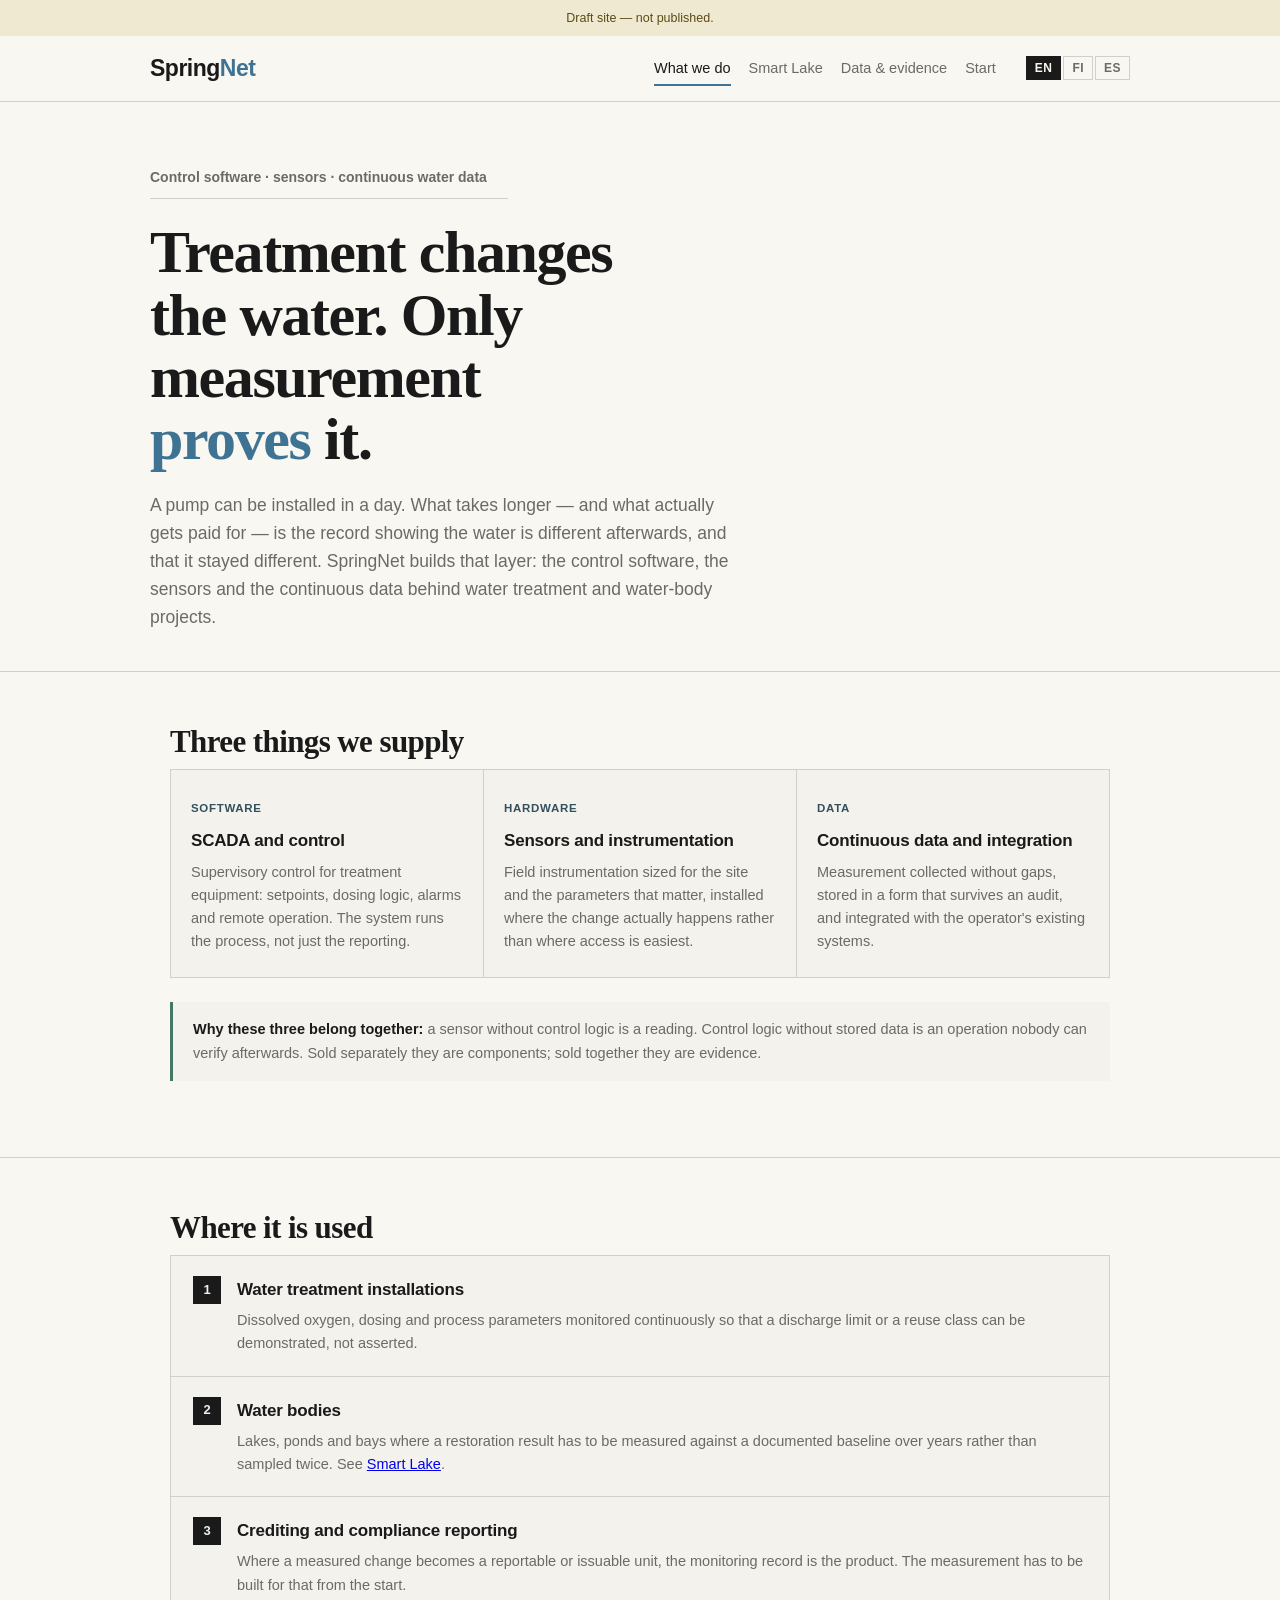
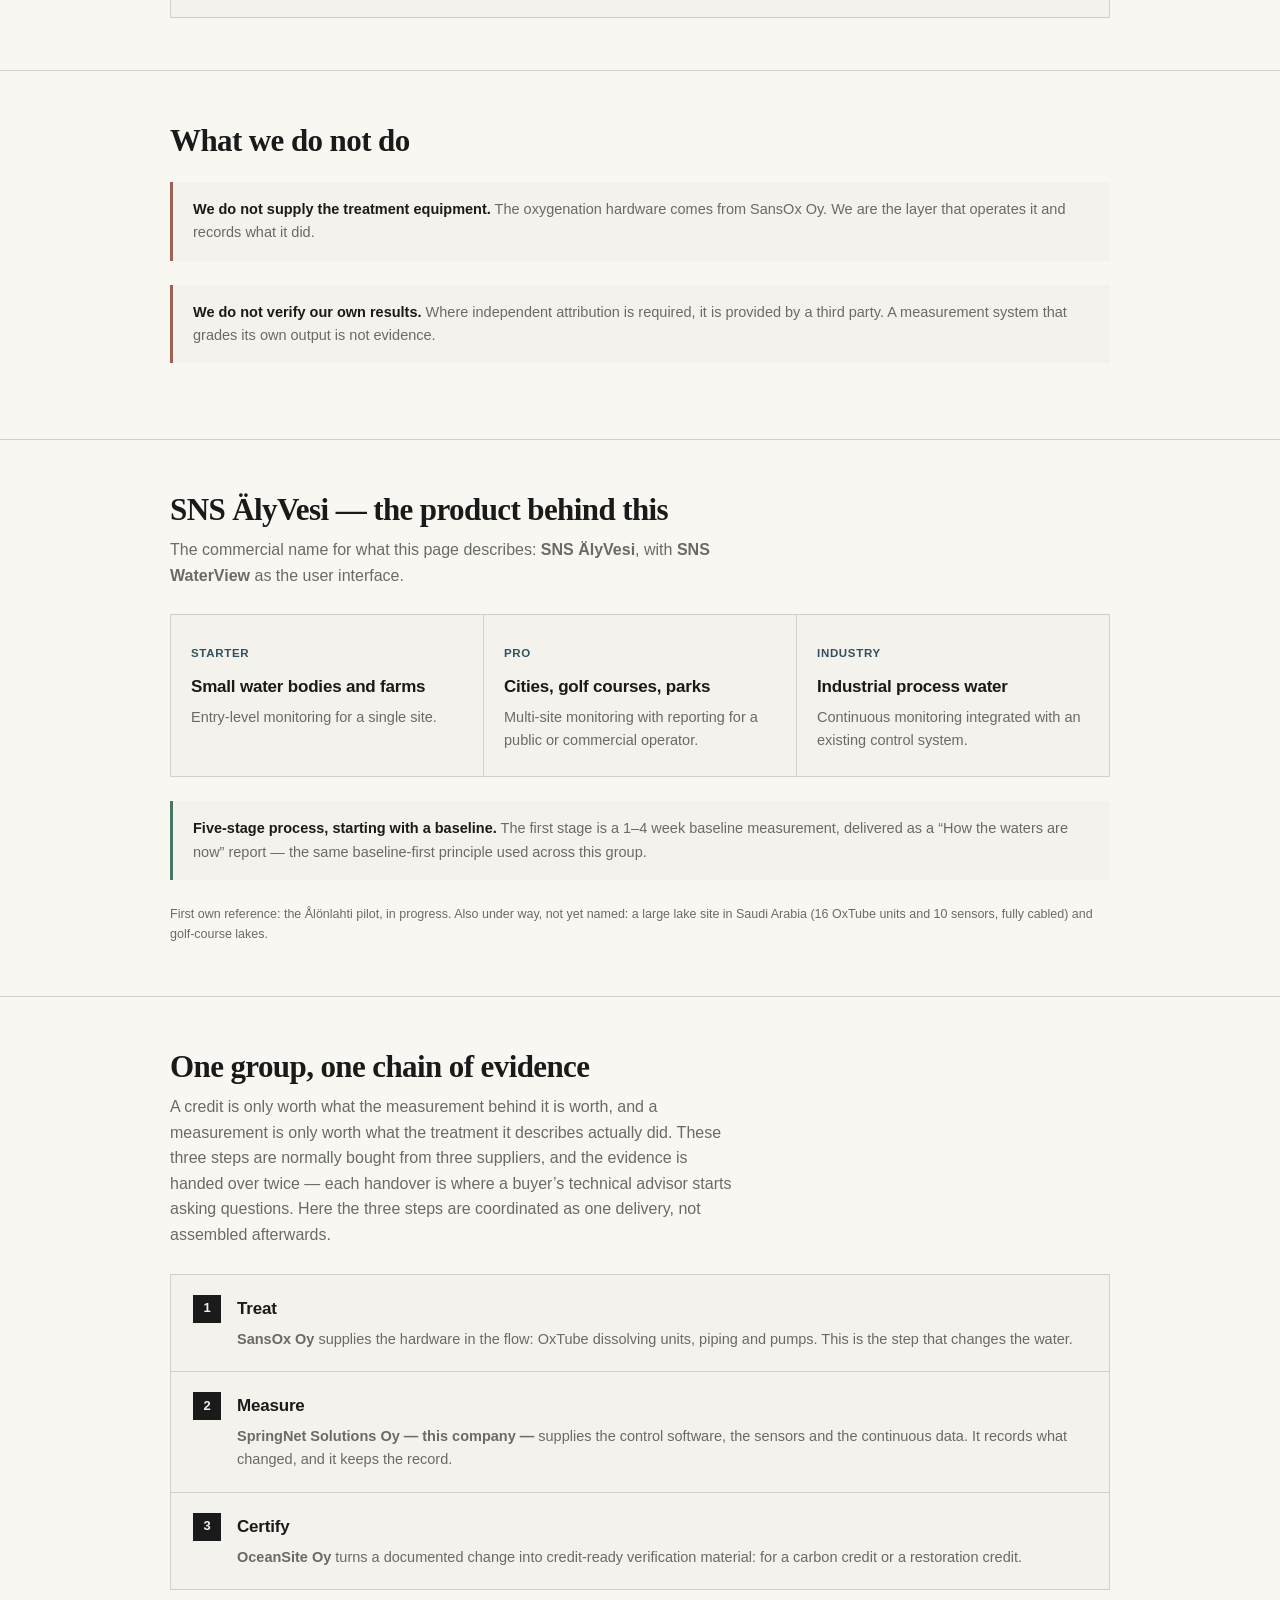
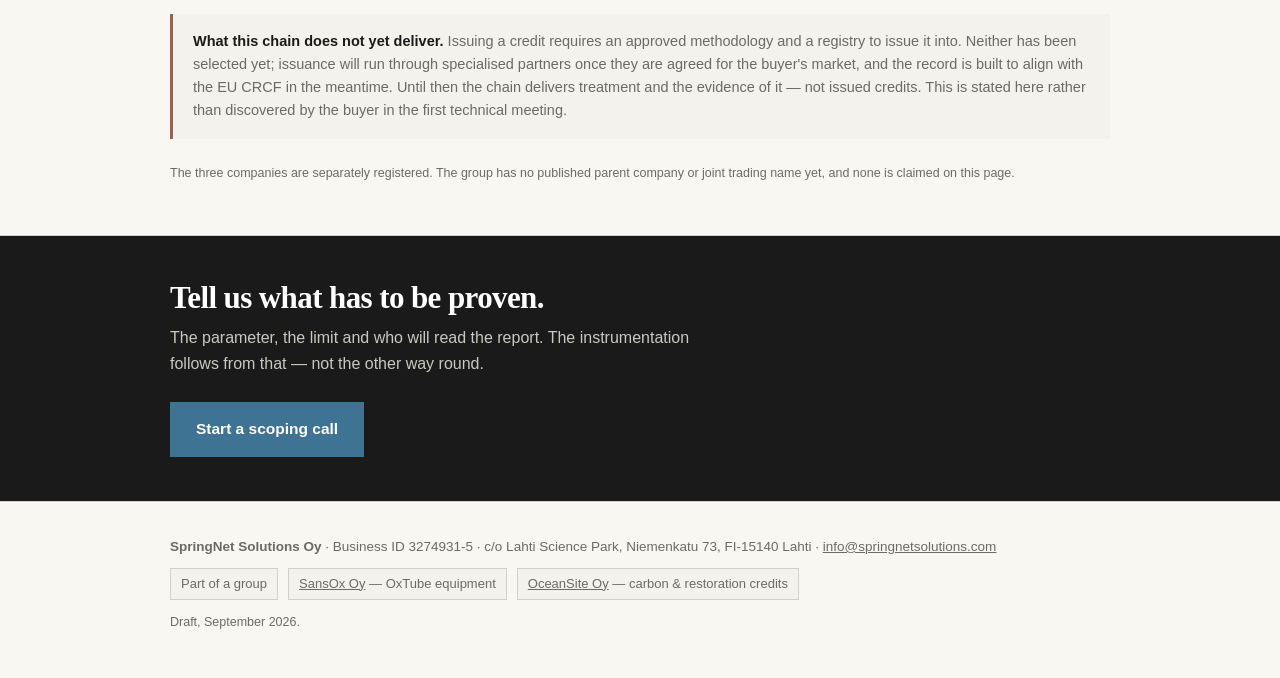
==== index.html @ 8b3936ef "Audit follow-up: sensor frame terminology EN/ES, reference-installations heading fix + Karelia refer" ====
<!doctype html>
<html lang="en">
<head>
<meta charset="utf-8">
<meta name="viewport" content="width=device-width,initial-scale=1">
<meta name="robots" content="noindex,nofollow">
<title>SpringNet Solutions — control software, sensors and water data</title>
<meta name="description" content="SCADA software, sensors and continuous data for water treatment and water-body monitoring.">
<link rel="stylesheet" href="assets/css/site.css">
</head>
<body>
<a class="skip" href="#main">Skip to content</a>
<p class="draft">Draft site — not published.</p>
<header>
  <div class="wrap bar">
    <a class="logo" href="index.html">Spring<b>Net</b></a>
    <nav>
      <a href="index.html" aria-current="page">What we do</a>
      <a href="smart-lake.html">Smart Lake</a>
      <a href="evidence.html">Data &amp; evidence</a>
      <a href="contact.html">Start</a>
    </nav>
      <div class="lang"><a href="index.html" hreflang="en" aria-current="true">EN</a><a href="fi/index.html" hreflang="fi">FI</a><a href="es/index.html" hreflang="es">ES</a></div>
  </div>
</header>
<main id="main">
<div class="wrap hero">
  <p class="kicker">Control software &middot; sensors &middot; continuous water data</p>
  <h1>Treatment changes the water. Only measurement <em>proves</em> it.</h1>
  <p class="lede">A pump can be installed in a day. What takes longer — and what actually gets paid for — is the record showing the water is different afterwards, and that it stayed different. SpringNet builds that layer: the control software, the sensors and the continuous data behind water treatment and water-body projects.</p>
</div>

<section>
  <div class="wrap">
    <h2>Three things we supply</h2>
    <div class="grid">
      <div class="card"><span class="tag">Software</span><h3>SCADA and control</h3>
        <p>Supervisory control for treatment equipment: setpoints, dosing logic, alarms and remote operation. The system runs the process, not just the reporting.</p></div>
      <div class="card"><span class="tag">Hardware</span><h3>Sensors and instrumentation</h3>
        <p>Field instrumentation sized for the site and the parameters that matter, installed where the change actually happens rather than where access is easiest.</p></div>
      <div class="card"><span class="tag">Data</span><h3>Continuous data and integration</h3>
        <p>Measurement collected without gaps, stored in a form that survives an audit, and integrated with the operator's existing systems.</p></div>
    </div>
    <div class="note ok"><b>Why these three belong together:</b> a sensor without control logic is a
    reading. Control logic without stored data is an operation nobody can verify afterwards. Sold
    separately they are components; sold together they are evidence.</div>
  </div>
</section>

<section>
  <div class="wrap">
    <h2>Where it is used</h2>
    <div class="steps">
      <div class="step"><div><h3>Water treatment installations</h3><p>Dissolved oxygen, dosing and process parameters monitored continuously so that a discharge limit or a reuse class can be demonstrated, not asserted.</p></div></div>
      <div class="step"><div><h3>Water bodies</h3><p>Lakes, ponds and bays where a restoration result has to be measured against a documented baseline over years rather than sampled twice. See <a href="smart-lake.html">Smart Lake</a>.</p></div></div>
      <div class="step"><div><h3>Crediting and compliance reporting</h3><p>Where a measured change becomes a reportable or issuable unit, the monitoring record is the product. The measurement has to be built for that from the start.</p></div></div>
    </div>
  </div>
</section>

<section>
  <div class="wrap">
    <h2>What we do not do</h2>
    <div class="note"><b>We do not supply the treatment equipment.</b> The oxygenation hardware comes
    from SansOx Oy. We are the layer that operates it and records what it did.</div>
    <div class="note"><b>We do not verify our own results.</b> Where independent attribution is
    required, it is provided by a third party. A measurement system that grades its own output is not
    evidence.</div>
  </div>
</section>

<section>
  <div class="wrap">
    <h2>SNS &Auml;lyVesi &mdash; the product behind this</h2>
    <p class="lead">The commercial name for what this page describes: <b>SNS &Auml;lyVesi</b>, with <b>SNS WaterView</b> as the user interface.</p>
    <div class="grid">
      <div class="card"><span class="tag">Starter</span><h3>Small water bodies and farms</h3><p>Entry-level monitoring for a single site.</p></div>
      <div class="card"><span class="tag">Pro</span><h3>Cities, golf courses, parks</h3><p>Multi-site monitoring with reporting for a public or commercial operator.</p></div>
      <div class="card"><span class="tag">Industry</span><h3>Industrial process water</h3><p>Continuous monitoring integrated with an existing control system.</p></div>
    </div>
    <div class="note ok"><b>Five-stage process, starting with a baseline.</b> The first stage is a
    1&ndash;4 week baseline measurement, delivered as a &ldquo;How the waters are now&rdquo;
    report &mdash; the same baseline-first principle used across this group.</div>
    <p class="src">First own reference: the &Aring;l&ouml;nlahti pilot, in progress. Also under way,
    not yet named: a large lake site in Saudi Arabia (16 OxTube units and 10 sensors, fully
    cabled) and golf-course lakes.</p>
  </div>
</section>

<!-- ============ GROUP CHAIN ============ -->
<section id="chain-of-evidence">
  <div class="wrap">
    <h2>One group, one chain of evidence</h2>
    <p class="lead">A credit is only worth what the measurement behind it is worth, and a
    measurement is only worth what the treatment it describes actually did. These three steps
    are normally bought from three suppliers, and the evidence is handed over twice &mdash; each
    handover is where a buyer&rsquo;s technical advisor starts asking questions. Here the three
    steps are coordinated as one delivery, not assembled afterwards.</p>
    <div class="steps">
      <div class="step"><div><h3>Treat</h3><p><b>SansOx Oy</b> supplies the hardware in the flow: OxTube dissolving units, piping and pumps. This is the step that changes the water.</p></div></div>
      <div class="step"><div><h3>Measure</h3><p><b>SpringNet Solutions Oy &mdash; this company &mdash;</b> supplies the control software, the sensors and the continuous data. It records what changed, and it keeps the record.</p></div></div>
      <div class="step"><div><h3>Certify</h3><p><b>OceanSite Oy</b> turns a documented change into credit-ready verification material: for a carbon credit or a restoration credit.</p></div></div>
    </div>
    <div class="note"><b>What this chain does not yet deliver.</b> Issuing a credit requires an
    approved methodology and a registry to issue it into. Neither has been selected yet;
    issuance will run through specialised partners once they are agreed for the buyer's market, and
    the record is built to align with the EU CRCF in the meantime. Until then the chain
    delivers treatment and the evidence of it &mdash; not issued credits. This is stated here rather
    than discovered by the buyer in the first technical meeting.</div>
    <p class="src">The three companies are separately registered. The group has no published
    parent company or joint trading name yet, and none is claimed on this page.</p>
  </div>
</section>

<section class="cta">
  <div class="wrap"><h2>Tell us what has to be proven.</h2><p class="lead">The parameter, the limit and who will read the report. The instrumentation follows from that — not the other way round.</p>
  <a class="btn" href="contact.html">Start a scoping call</a></div>
</section>
</main>
<footer>
  <div class="wrap">
    <p><b>SpringNet Solutions Oy</b> &middot; Business ID 3274931-5 &middot; c/o Lahti Science Park, Niemenkatu 73, FI-15140 Lahti &middot; <a href="mailto:info@springnetsolutions.com">info@springnetsolutions.com</a></p>
    <div class="chain">
      <span>Part of a group</span>
      <span><a href="https://buenosbandidos-pixel.github.io/sansox-demo/">SansOx Oy</a> — OxTube equipment</span>
      <span><a href="https://buenosbandidos-pixel.github.io/oceansite-demo/">OceanSite Oy</a> — carbon &amp; restoration credits</span>
    </div>
    <p class="src">Draft, September 2026.</p>
  </div>
</footer>
</body></html>
---- assets/css/site.css ----
/* SansOx Spain — service chain site
   Design: Nordic Editorial (peritty sansox-site-v3:sta, WCAG AA -validoitu paletti)
   Satoshi = leipä, Zodiak = display. Ei ulkoisia fontteja, ei kirjastoja, ei trackereita. */

@font-face{font-family:'Satoshi';src:url('../fonts/satoshi-400.woff2') format('woff2');font-weight:400;font-display:swap}
@font-face{font-family:'Satoshi';src:url('../fonts/satoshi-500.woff2') format('woff2');font-weight:500;font-display:swap}
@font-face{font-family:'Satoshi';src:url('../fonts/satoshi-700.woff2') format('woff2');font-weight:700;font-display:swap}
@font-face{font-family:'Satoshi';src:url('../fonts/satoshi-900.woff2') format('woff2');font-weight:900;font-display:swap}
@font-face{font-family:'Zodiak';src:url('../fonts/zodiak-800.woff2') format('woff2');font-weight:800;font-display:swap}

:root{
  --bg:#F8F7F2;        /* lämmin paperi */
  --panel:#F3F2EC;
  --line:#D1D1CB;
  --ink:#1A1A1A;
  --dim:#6B6B66;
  --aqua:#3F7393;      /* toiminta ja linkit */
  --aqua-deep:#33505E;
  --rust:#9B6254;      /* vajaa tulos / varaus */
  --moss:#467665;      /* vahvistettu */
  --deep:#1A1A1A;
  --accent:#3F7393;
}
*{box-sizing:border-box;margin:0;padding:0}
img{max-width:100%;height:auto}
html{scroll-behavior:smooth}
body{background:var(--bg);color:var(--ink);
  font:16px/1.6 'Satoshi',-apple-system,BlinkMacSystemFont,"Segoe UI",Helvetica,Arial,sans-serif;
  -webkit-font-smoothing:antialiased}

.skip{position:absolute;left:-9999px;top:0;z-index:100;background:var(--deep);color:#EAF2ED;
  font-weight:800;padding:12px 18px;text-decoration:none}
.skip:focus{left:0}
:focus-visible{outline:2.5px solid var(--moss);outline-offset:2px}

.wrap{max-width:980px;margin:0 auto;padding:0 20px}
.draft{background:#F0E9D2;color:#5C4A16;font-size:12.5px;text-align:center;padding:8px 14px}

/* --- header --- */
header{border-bottom:1px solid var(--line);position:sticky;top:0;background:var(--bg);z-index:20}
.bar{display:flex;align-items:center;gap:22px;padding:14px 0;flex-wrap:wrap}
.logo{font-weight:900;font-size:23px;letter-spacing:-.5px;text-decoration:none;color:var(--ink)}
.logo b{color:var(--accent);font-weight:900}
nav{display:flex;gap:18px;flex-wrap:wrap;margin-left:auto}
nav a{color:var(--dim);text-decoration:none;font-size:14.5px;font-weight:500;padding:6px 0}
nav a:hover,nav a[aria-current="page"]{color:var(--ink);box-shadow:inset 0 -2px var(--accent)}
.lang{display:flex;gap:2px;margin-left:8px}
.lang button{border:1px solid var(--line);background:transparent;color:var(--dim);
  font:600 12.5px 'Satoshi',sans-serif;padding:6px 10px;cursor:pointer;min-height:44px;min-width:44px}
.lang button[aria-pressed="true"]{background:var(--ink);color:var(--bg);border-color:var(--ink)}

/* --- hero --- */
.hero{padding:64px 0 40px}
.kicker{color:var(--dim);font-size:14px;font-weight:600;border-bottom:1px solid var(--line);
  padding-bottom:10px;margin-bottom:22px;max-width:46ch}
h1{font-family:'Zodiak',Georgia,serif;font-size:clamp(34px,7vw,60px);line-height:1.04;
  letter-spacing:-1.4px;font-weight:800;max-width:17ch;text-wrap:balance}
h1 em{font-style:normal;color:var(--accent)}
.lede{color:var(--dim);max-width:60ch;margin-top:20px;font-size:17.5px}

/* --- sections --- */
section{padding:52px 0;border-top:1px solid var(--line)}
h2{font-family:'Zodiak',Georgia,serif;font-size:clamp(23px,4vw,31px);letter-spacing:-.6px;
  font-weight:800;line-height:1.14;margin-bottom:10px}
h3{font-size:17px;font-weight:700;margin-bottom:6px;letter-spacing:-.2px}
.lead{color:var(--dim);max-width:64ch;margin-bottom:26px}
p+p{margin-top:14px}

/* --- number strip --- */
.numbers{display:grid;grid-template-columns:repeat(auto-fit,minmax(150px,1fr));gap:1px;
  background:var(--line);border:1px solid var(--line);margin:30px 0 8px}
.num{background:var(--panel);padding:22px 18px}
.num b{display:block;font-size:clamp(30px,5.5vw,44px);font-weight:900;letter-spacing:-2px;
  line-height:1;font-variant-numeric:tabular-nums}
.num small{font-size:.46em;letter-spacing:0;margin-left:.06em;font-weight:700}
.num span{display:block;color:var(--dim);font-size:13px;margin-top:9px;line-height:1.45}

/* --- cards --- */
.grid{display:grid;grid-template-columns:repeat(auto-fit,minmax(230px,1fr));gap:1px;
  background:var(--line);border:1px solid var(--line)}
.card{background:var(--panel);padding:24px 20px}
.card .tag{display:inline-block;font-size:11.5px;font-weight:700;letter-spacing:.06em;
  text-transform:uppercase;color:var(--aqua-deep);margin-bottom:10px}
.card p{color:var(--dim);font-size:14.5px}
.card a{color:var(--aqua);text-decoration:none;font-weight:600;font-size:14.5px;
  display:inline-block;margin-top:12px}
.card a:hover{text-decoration:underline}

/* --- table --- */
.tablewrap{overflow-x:auto;-webkit-overflow-scrolling:touch;border:1px solid var(--line);margin:22px 0}
table{border-collapse:collapse;width:100%;min-width:480px;font-size:14.5px}
th,td{text-align:left;padding:12px 14px;border-bottom:1px solid var(--line)}
th{background:var(--panel);font-weight:700;font-size:13px;letter-spacing:.02em}
td b{font-variant-numeric:tabular-nums}
tr:last-child td{border-bottom:0}

/* --- steps --- */
.steps{counter-reset:s;display:grid;gap:1px;background:var(--line);border:1px solid var(--line)}
.step{background:var(--panel);padding:20px 22px;display:flex;gap:16px;align-items:flex-start}
.step::before{counter-increment:s;content:counter(s);flex:0 0 28px;height:28px;display:grid;
  place-items:center;background:var(--deep);color:#EAF2ED;font-weight:800;font-size:13px}
.step p{color:var(--dim);font-size:14.5px}

/* --- callout --- */
.note{border-left:3px solid var(--rust);background:var(--panel);padding:16px 20px;
  color:var(--dim);font-size:14.5px;margin:24px 0}
.note b{color:var(--ink)}
.note.ok{border-left-color:var(--moss)}

/* --- CTA --- */
.cta{background:var(--deep);color:#EAF2ED;padding:44px 0;margin-top:0}
.cta h2{color:#fff}
.cta .lead{color:#C9C9C2}
.btn{display:inline-block;background:var(--aqua);color:#fff;text-decoration:none;
  font-weight:700;padding:15px 26px;font-size:15.5px;min-height:44px}
.btn:hover{background:var(--aqua-deep)}

/* --- footer --- */
footer{border-top:1px solid var(--line);padding:34px 0 46px;color:var(--dim);font-size:13.5px}
footer a{color:var(--dim)}
.chain{display:flex;gap:10px;flex-wrap:wrap;margin-top:10px;font-size:13px}
.chain span{border:1px solid var(--line);padding:5px 10px;background:var(--panel)}

.src{color:var(--dim);font-size:12.5px;margin-top:12px}
.src a{color:var(--aqua)}

@media (max-width:640px){
  .bar{gap:12px}
  nav{width:100%;margin-left:0;gap:14px}
  .hero{padding:40px 0 30px}
  section{padding:40px 0}
}


/* ---- Todistekaavio (peritty sansox-site-v3:sta, Kuopio 2019 / IWA 2021) ---- */
:root{--win:#467665;--lose:#9B6254}
.chart{margin-top:26px;position:relative;padding-left:46px}
.chart svg{width:100%;height:190px;display:block}
.chart .grid line{stroke:rgba(26,26,26,.15);stroke-width:1}
.chart rect.w{fill:var(--win)}
.chart rect.l{fill:var(--lose)}
.chart rect.ref{fill:var(--ink)}
.chart rect:hover{opacity:.75}
.yaxis{position:absolute;left:0;top:0;height:190px;width:42px;display:flex;flex-direction:column;
  justify-content:space-between;align-items:flex-end;color:var(--dim);font-size:11.5px;
  font-variant-numeric:tabular-nums}
.yaxis span{transform:translateY(-.35em)}
.yaxis span:first-child{transform:none}
.chart figcaption{display:flex;gap:22px;flex-wrap:wrap;align-items:center;margin-top:14px;
  font-size:13.5px;color:var(--dim)}
.chart .key{display:flex;align-items:center;gap:7px}
.chart .key i{width:13px;height:13px;display:inline-block}
.chart .key i.kw{background:var(--win)} .chart .key i.kl{background:var(--lose)}
.chart figcaption a{color:var(--accent);font-weight:700}
.heromotion{margin-top:30px;border:1px solid var(--line)}
.heromotion video{width:100%;height:auto;display:block}
.heromotion .cap{color:var(--dim);font-size:13px;padding:10px 14px;background:var(--panel);
  border-top:1px solid var(--line);margin:0}
.figimg{border:1px solid var(--line);width:100%;display:block}
.figwrap{margin:26px 0}
.figwrap .cap{color:var(--dim);font-size:13px;margin-top:10px}
@media (max-width:640px){
  .chart{padding-left:38px}.chart svg{height:150px}.yaxis{height:150px;width:34px}
  .chart figcaption{gap:10px;flex-direction:column;align-items:flex-start}
}

/* --- liikkeen vahentaminen: kayttajan jarjestelmaasetus voittaa --- */
@media (prefers-reduced-motion:reduce){
  *,*::before,*::after{animation-duration:.01ms!important;animation-iteration-count:1!important;
    transition-duration:.01ms!important;scroll-behavior:auto!important}
  /* Videota EI piiloteta: se pysaytetaan JS:lla, jolloin poster-ruutu jaa
     nakyviin still-kuvana ja sivun rytmi sailyy. */
  .heromotion video{outline:none}
}

/* Kielivalitsin on linkkeja, ei nappeja: toimii ilman JavaScriptia ja on
   indeksoitavissa. Tyylit vastaavat aiempaa nappiulkoasua. */
.lang a{border:1px solid var(--line);background:transparent;color:var(--dim);
  text-decoration:none;font:inherit;font-size:12px;font-weight:700;letter-spacing:.04em;
  padding:5px 8px;line-height:1;display:inline-block}
.lang a:hover{color:var(--ink);border-color:var(--ink)}
.lang a[aria-current="true"]{background:var(--ink);color:var(--bg);border-color:var(--ink)}

/* --- kosketuskohteet puhelimessa ---
   Mitattu 390 px leveydella: kielivalitsin 24 px ja korttien "Lue lisaa" 23 px.
   Kumpikin on ensisijainen navigointielementti ja liian pieni sormelle.
   Leveys ei kasva, vain osumapinta. */
@media (max-width:640px){
  .lang a{padding:11px 13px}
  .card a,figcaption a{min-height:44px;display:inline-flex;align-items:center}
  .wrap p a[href^="mailto:"]{padding:7px 0;display:inline-block}
  .btn{width:100%;text-align:center}
}
/* --- LAHDESTATUS ---
   Sivuston erottuva asema ei ole visuaalinen vaan episteeminen: se kertoo mita
   se ei tieda. Aiemmin se sanottiin proosassa ja yhdessa taulukkosarakkeessa.
   Tassa siita tehdaan jarjestelma: VARI TARKOITTAA NAYTON TILAA, ei koristetta.
   Sama nelja tilaa kulkevat jokaisen luvun mukana kaikkialla sivustolla. */
.prov{display:inline-flex;align-items:center;gap:6px;font-size:12px;font-weight:700;
  letter-spacing:.01em;color:var(--ink);white-space:nowrap}
.prov::before{content:"";width:8px;height:8px;flex:0 0 8px;border:1.5px solid currentColor}
.prov-3rd{color:var(--moss)}                       /* riippumaton mittaus */
.prov-3rd::before{background:var(--moss);border-color:var(--moss)}
.prov-mfr{color:var(--aqua-deep)}                  /* valmistajan dokumentti */
.prov-own{color:var(--aqua-deep)}                  /* yhtion oma pilotti */
.prov-own::before{background:linear-gradient(135deg,var(--aqua-deep) 50%,transparent 50%)}
.prov-none{color:var(--rust)}                      /* ei mitattu */
.prov-none::before{border-color:var(--rust);background:none}

.provkey{display:flex;flex-wrap:wrap;gap:18px;padding:14px 18px;border:1px solid var(--line);
  background:var(--panel);margin:22px 0;font-size:13px;color:var(--dim)}
.provkey .prov{font-size:12.5px}
@media (max-width:640px){.provkey{gap:10px}}
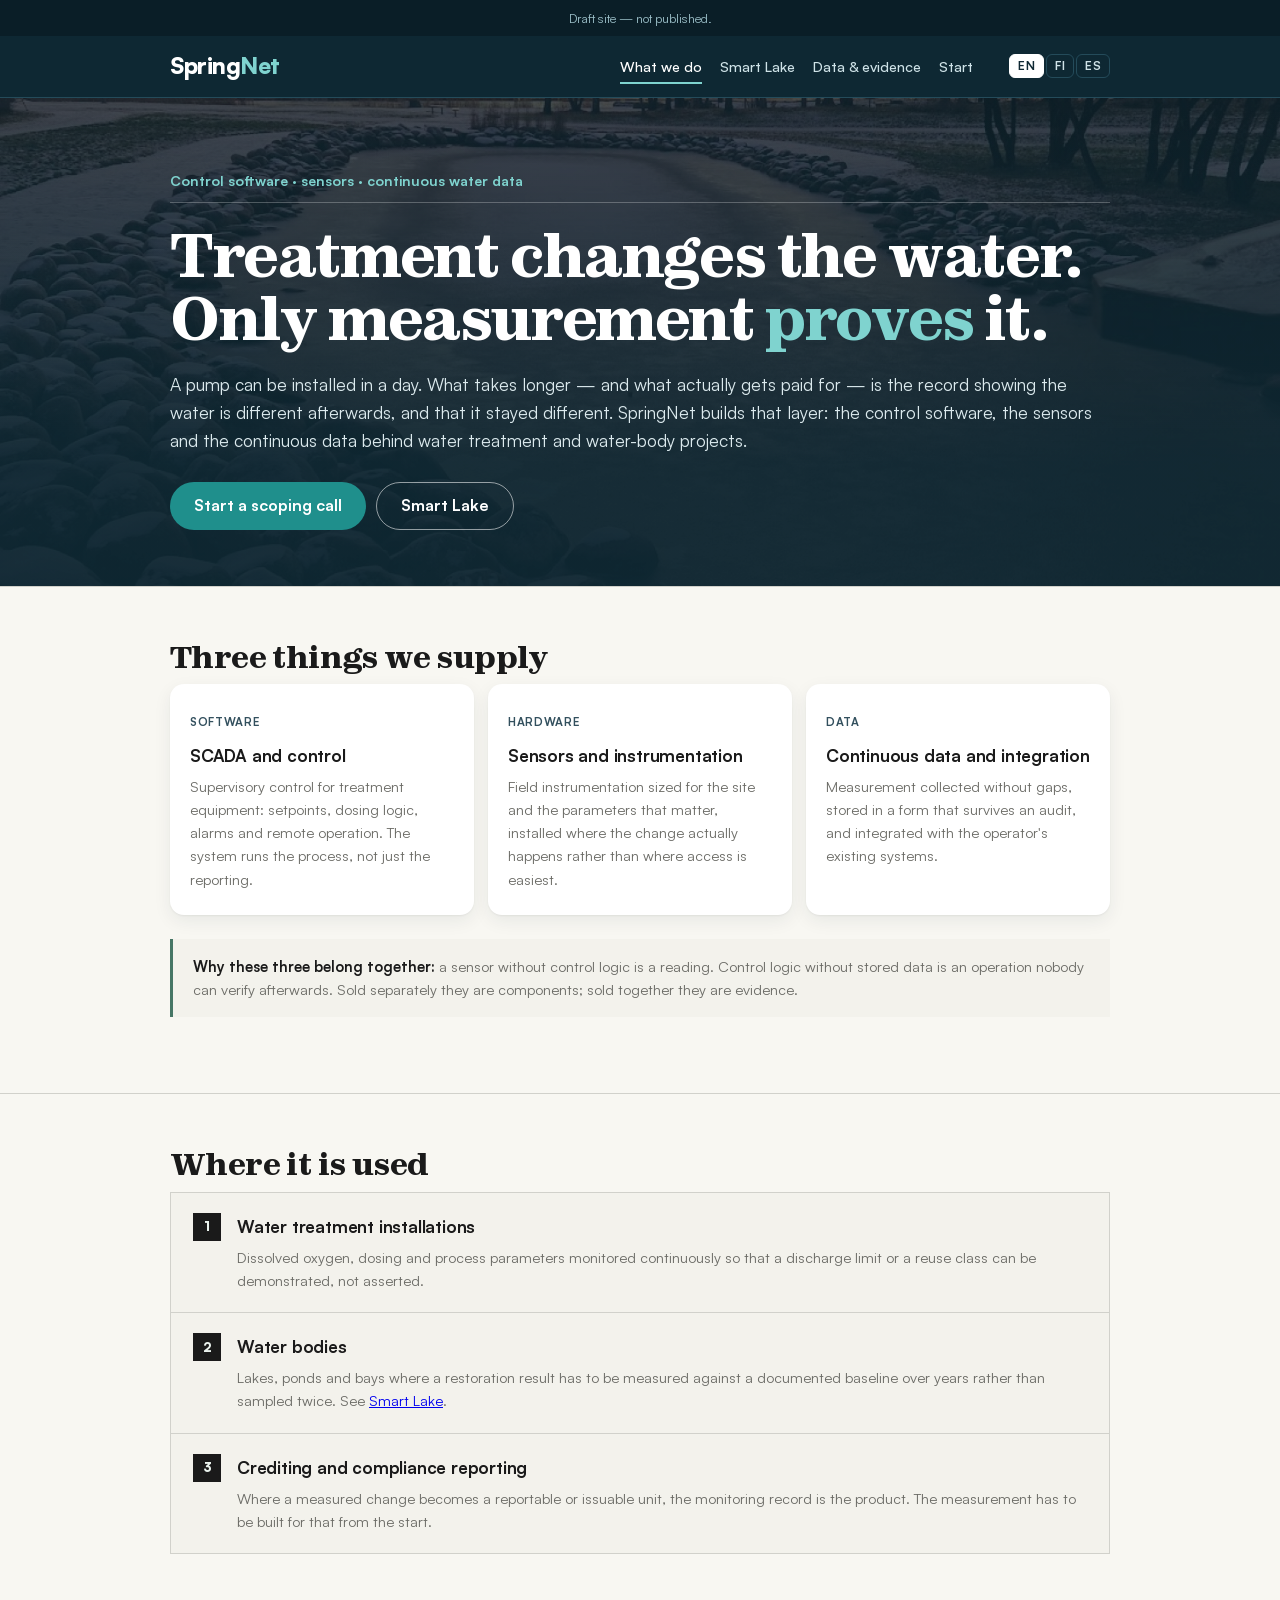
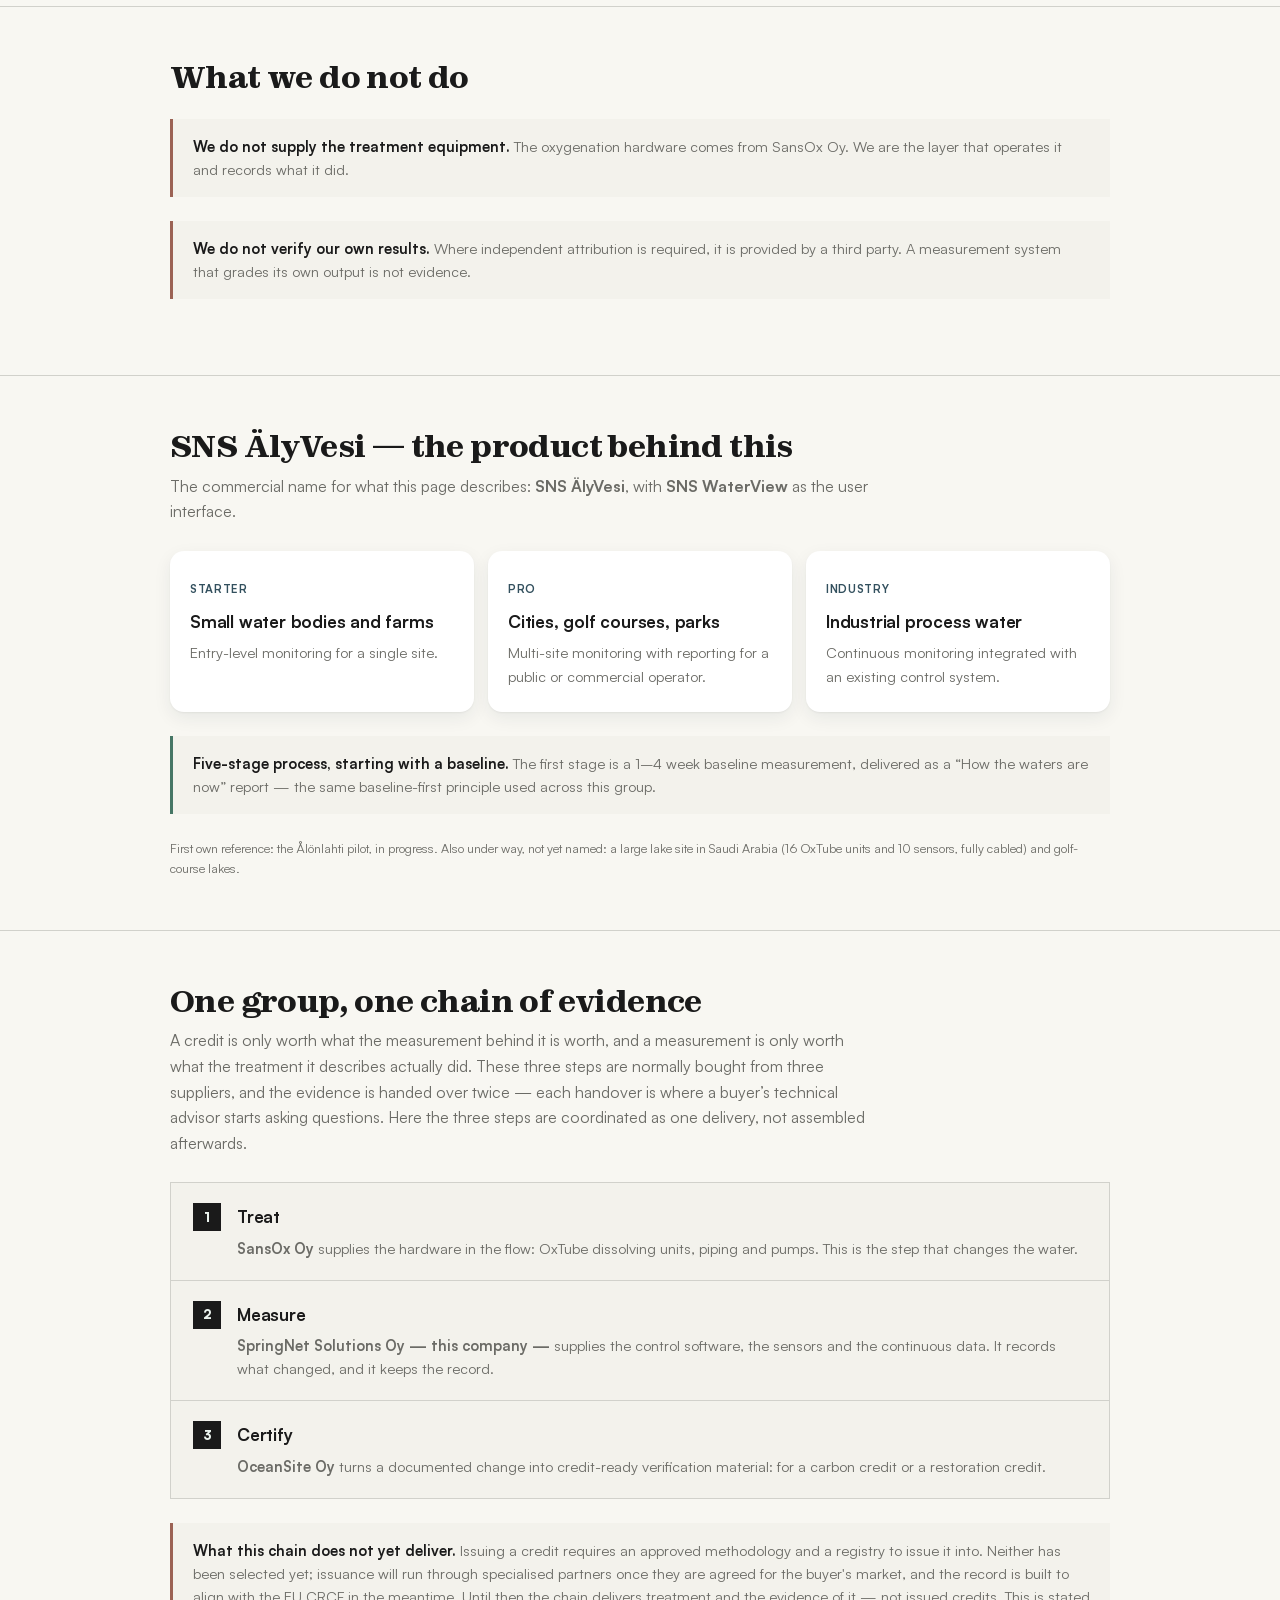
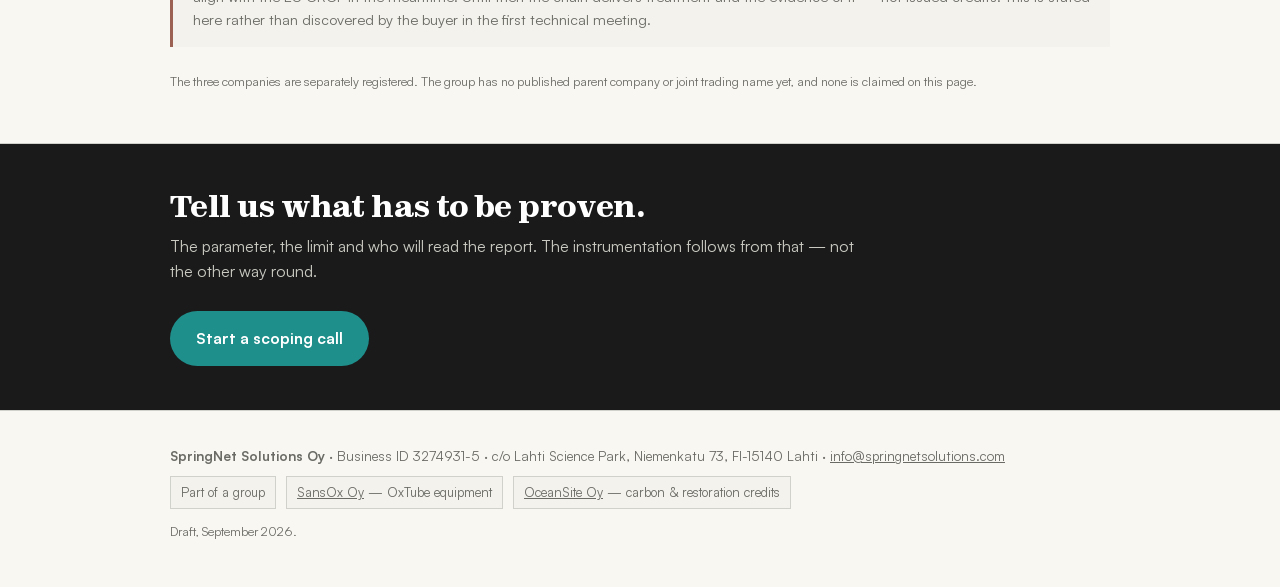
==== commit bcf7a1d9: "Auditointikorjaukset + ulkoasu B (tumma vesi, mobiilivalikko)" ====
--- a/index.html
+++ b/index.html
@@ -7,6 +7,7 @@
 <title>SpringNet Solutions — control software, sensors and water data</title>
 <meta name="description" content="SCADA software, sensors and continuous data for water treatment and water-body monitoring.">
 <link rel="stylesheet" href="assets/css/site.css">
+<link rel="stylesheet" href="assets/css/theme-b.css">
 </head>
 <body>
 <a class="skip" href="#main">Skip to content</a>
@@ -24,10 +25,11 @@
   </div>
 </header>
 <main id="main">
-<div class="wrap hero">
+<div class="wrap hero" style="--hero-img:url(../img/alonlahti_parainen.jpg)">
   <p class="kicker">Control software &middot; sensors &middot; continuous water data</p>
   <h1>Treatment changes the water. Only measurement <em>proves</em> it.</h1>
   <p class="lede">A pump can be installed in a day. What takes longer — and what actually gets paid for — is the record showing the water is different afterwards, and that it stayed different. SpringNet builds that layer: the control software, the sensors and the continuous data behind water treatment and water-body projects.</p>
+  <div class="herocta"><a class="p" href="contact.html">Start a scoping call</a><a class="s" href="smart-lake.html">Smart Lake</a></div>
 </div>
 
 <section>
@@ -128,4 +130,5 @@
     <p class="src">Draft, September 2026.</p>
   </div>
 </footer>
+<script src="assets/js/menu.js" defer></script>
 </body></html>
--- a/assets/css/theme-b.css
+++ b/assets/css/theme-b.css
@@ -0,0 +1,72 @@
+/* Theme B "Tumma vesi" — 2026-09-27 (Cowork). Ladataan site.css:n jälkeen.
+   Poisto = poista <link theme-b.css> ja <script menu.js> sivuilta. */
+:root{--navy:#0E2833;--navy-2:#123442;--navy-line:#244B5A;--teal:#1F8F8C;--teal-deep:#17706D;--teal-light:#7FD3CF}
+
+/* sivumarginaali: .bar ja .hero nollasivat .wrap-paddingin */
+.wrap.bar{padding:12px 20px}
+.wrap.hero{padding-left:20px;padding-right:20px}
+
+/* luonnospalkki + yläpalkki */
+.draft{background:#0A1E27;color:#9FC3CC}
+header{background:var(--navy);border-bottom:1px solid var(--navy-line)}
+.logo,.logo:visited{color:#fff}
+.logo b{color:var(--teal-light)}
+.logo .tagline{color:#8FB3BD}
+nav a{color:#CFE3E8}
+nav a:hover,nav a[aria-current="page"]{color:#fff;box-shadow:inset 0 -2px var(--teal-light)}
+.lang a{color:#CFE3E8;border-color:var(--navy-line);border-radius:6px}
+.lang a:hover{color:#fff;border-color:#fff}
+.lang a[aria-current="true"]{background:#fff;color:var(--navy);border-color:#fff}
+.menu-btn{display:none;align-items:center;justify-content:center;width:44px;height:44px;flex:none;
+  border:1px solid var(--navy-line);background:transparent;color:#fff;border-radius:10px;cursor:pointer;padding:0}
+.menu-btn svg{width:22px;height:22px}
+.menu-btn:focus-visible{outline:2.5px solid var(--teal-light);outline-offset:2px}
+
+/* hero */
+.wrap.hero{position:relative;max-width:none;margin:0;color:#fff;
+  padding-top:72px;padding-bottom:56px;
+  background:linear-gradient(180deg,rgba(14,40,51,.72),rgba(14,40,51,.94) 75%),var(--hero-img,none) center/cover,var(--navy)}
+.wrap.hero>*{max-width:940px;margin-left:auto;margin-right:auto}
+.hero .kicker{color:var(--teal-light);border-bottom-color:rgba(255,255,255,.25)}
+.hero h1{color:#fff}
+.hero h1 em{color:var(--teal-light)}
+.hero .lede{color:#DCEAEE}
+.hero a{color:var(--teal-light)}
+.herocta{display:flex;gap:10px;flex-wrap:wrap;margin-top:28px}
+.herocta a{display:inline-flex;align-items:center;justify-content:center;min-height:48px;padding:0 24px;
+  border-radius:999px;font-weight:700;font-size:16px;text-decoration:none}
+.herocta a.p{background:var(--teal);color:#fff}
+.herocta a.p:hover{background:var(--teal-deep)}
+.herocta a.s{border:1px solid rgba(255,255,255,.55);color:#fff}
+.herocta a.s:hover{background:rgba(255,255,255,.1)}
+
+/* painikkeet ja kortit */
+.btn{background:var(--teal);border-radius:999px}
+.btn:hover{background:var(--teal-deep)}
+div.grid{gap:14px;background:none;border:0}
+.card{background:#fff;border-radius:14px;box-shadow:0 1px 2px rgba(0,0,0,.05),0 6px 18px rgba(14,40,51,.07)}
+.tag{color:var(--teal-deep)}
+.numbers{gap:10px;background:none;border:0}
+.num{border-radius:12px}
+
+@media (max-width:640px){
+  header{position:sticky;top:0}
+  .bar{flex-wrap:nowrap;gap:10px}
+  .logo{font-size:20px;white-space:nowrap}
+  .lang{margin-left:auto}
+  .lang a{padding:9px 10px;font-size:12.5px}
+  .js-menu .menu-btn{display:inline-flex}
+  .js-menu nav{display:none}
+  header.open .bar{flex-wrap:wrap}
+  header.open nav{display:flex;flex-direction:column;flex-basis:100%;gap:0;margin:4px 0 6px;order:9}
+  header.open nav a{padding:14px 0;border-top:1px solid var(--navy-line);font-size:17px;box-shadow:none}
+  header.open nav a[aria-current="page"]{color:var(--teal-light)}
+  .wrap.hero{padding-top:52px;padding-bottom:40px}
+  .hero h1{font-size:clamp(30px,9.2vw,38px);line-height:1.06;hyphens:auto;-webkit-hyphens:auto;overflow-wrap:break-word}
+  .herocta a{flex:1 1 auto}
+  .prov{white-space:normal}
+  :lang(fi) .hero h1{font-size:clamp(26px,8vw,36px)}
+}
+@media (min-width:641px){
+  .lang{margin-left:14px}
+}
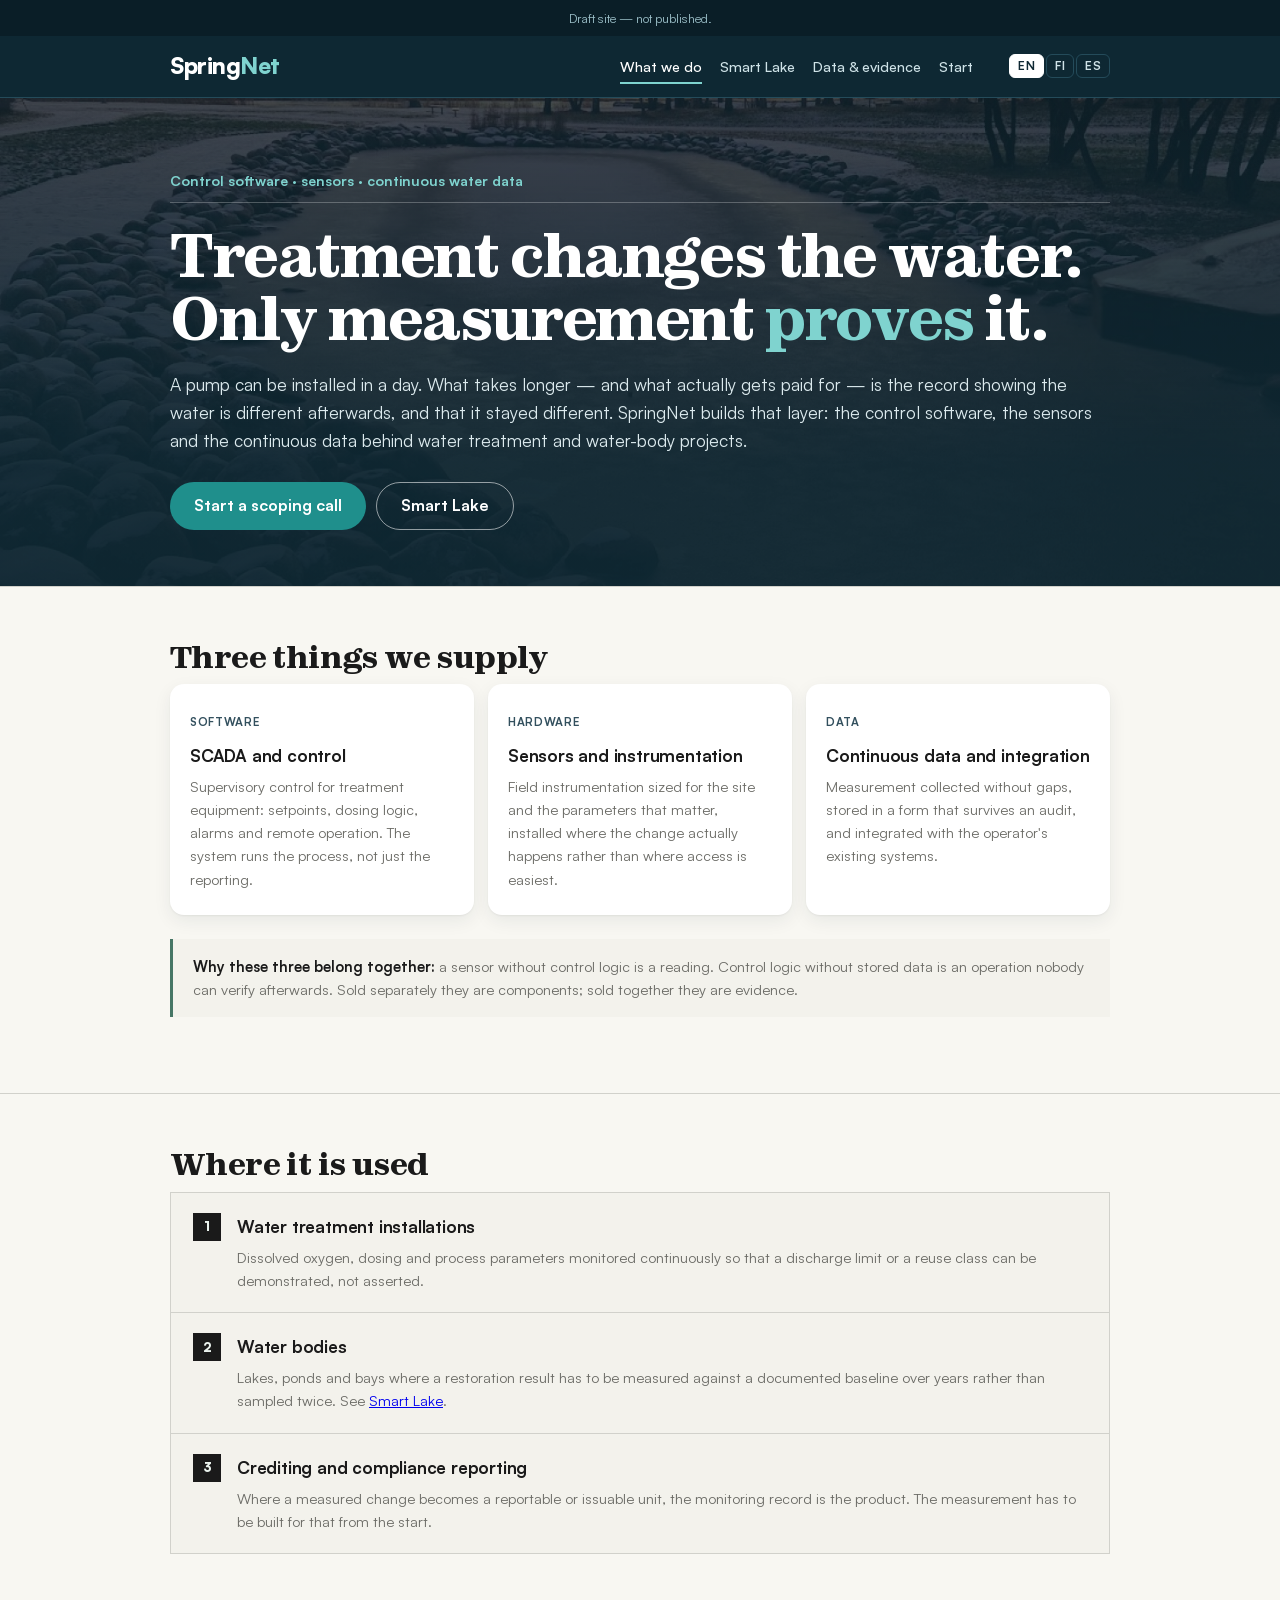
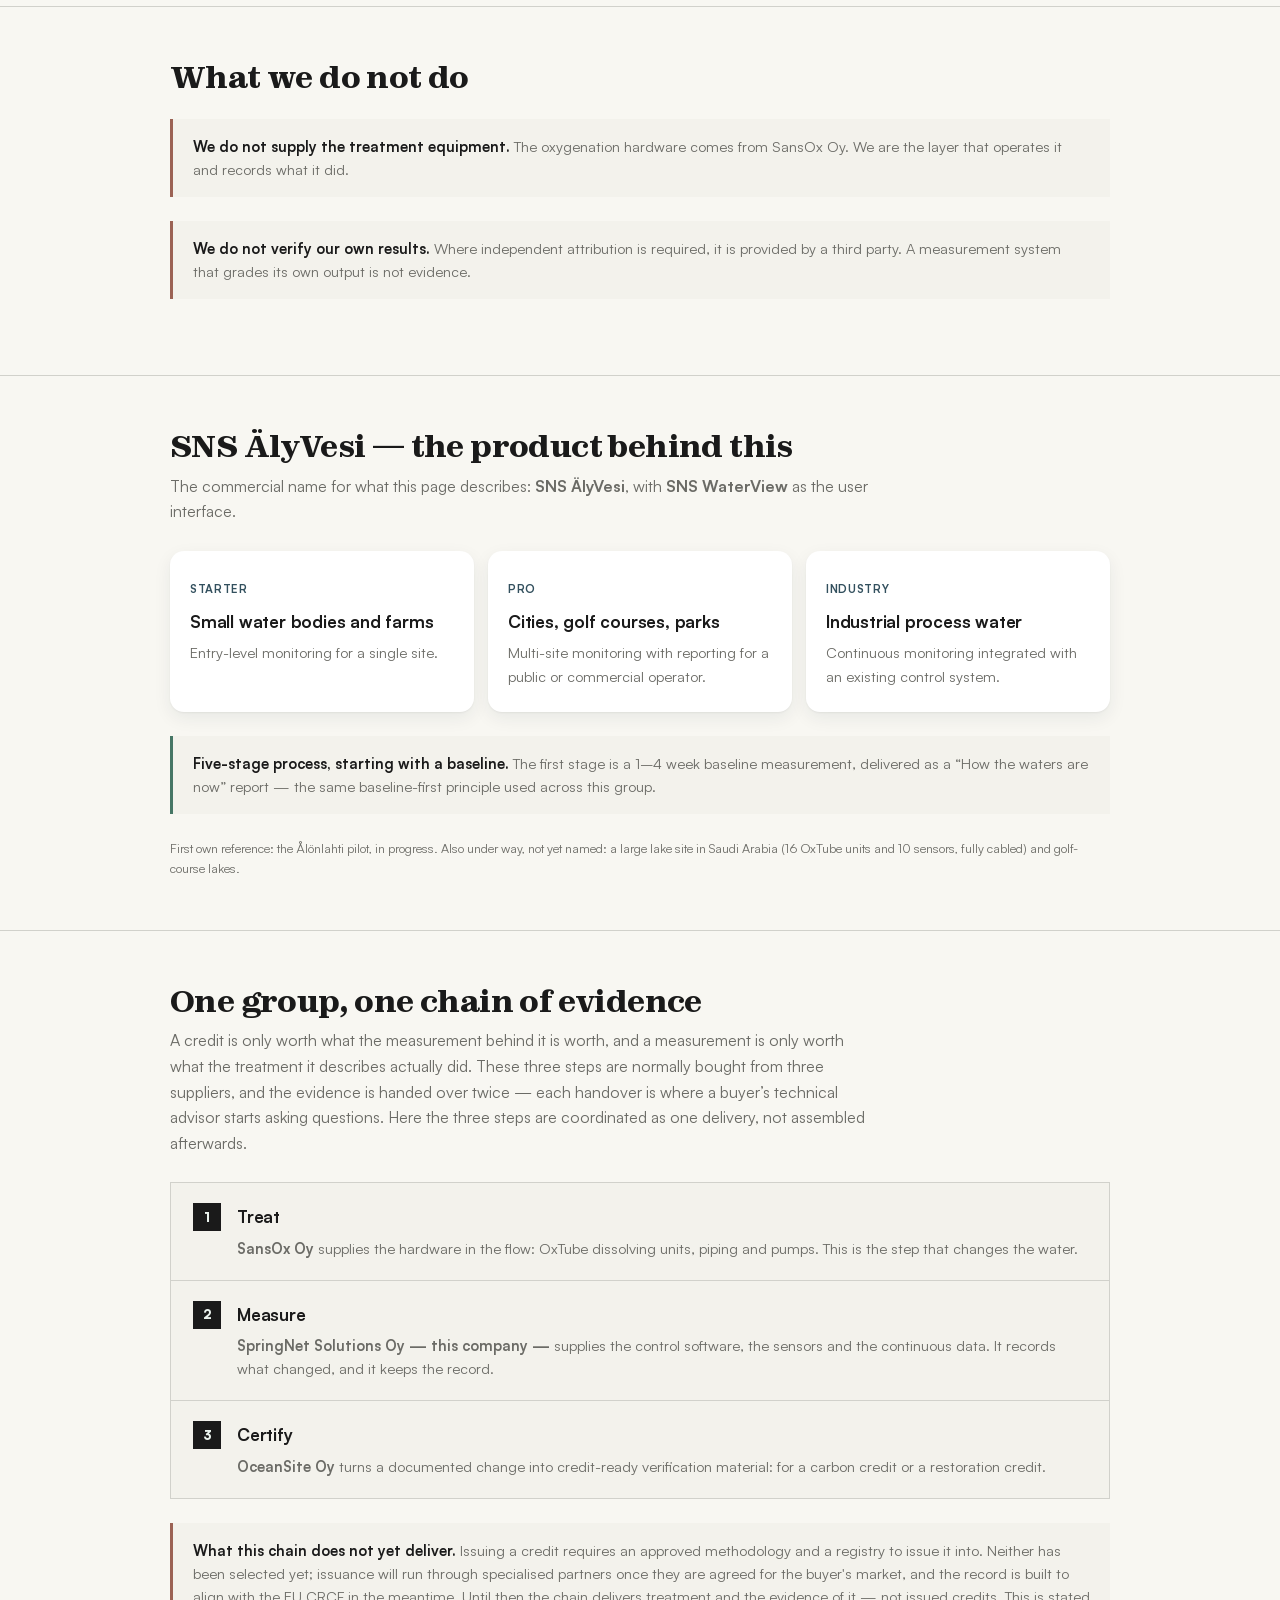
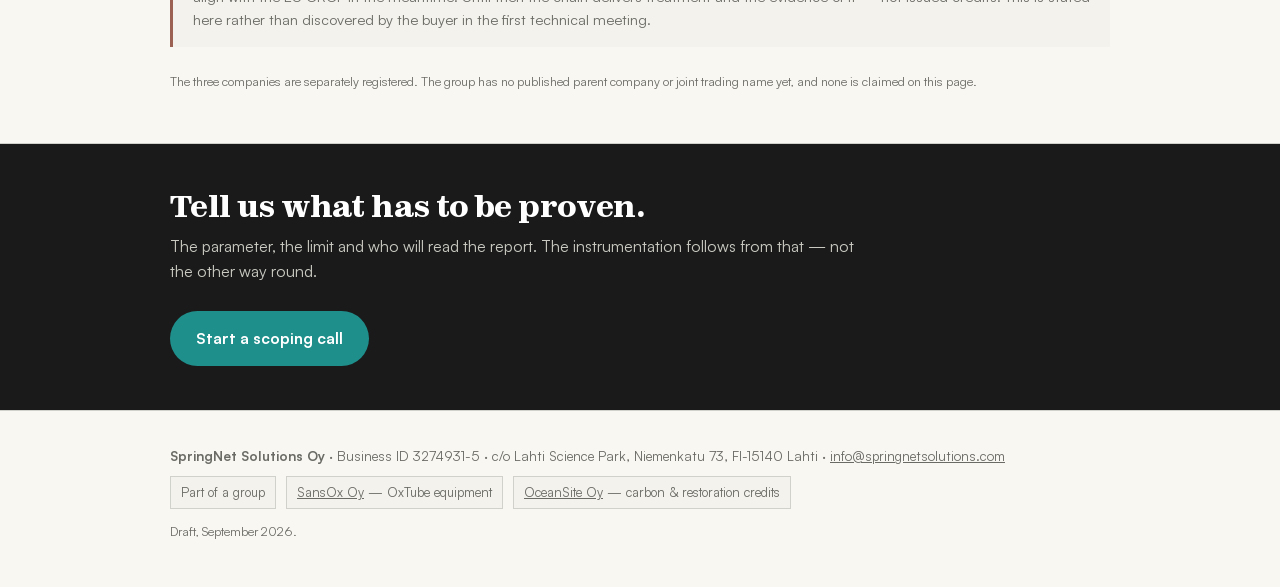
==== commit 27d4baeb: "Yleisesitys-PDF:n lisäykset (THL-testi, 0 kW -case, Madipur-data) + herokuva inline background-image" ====
--- a/index.html
+++ b/index.html
@@ -25,7 +25,7 @@
   </div>
 </header>
 <main id="main">
-<div class="wrap hero" style="--hero-img:url(../img/alonlahti_parainen.jpg)">
+<div class="wrap hero" style="background-image:linear-gradient(180deg,rgba(14,40,51,.72),rgba(14,40,51,.94) 75%),url(assets/img/alonlahti_parainen.jpg)">
   <p class="kicker">Control software &middot; sensors &middot; continuous water data</p>
   <h1>Treatment changes the water. Only measurement <em>proves</em> it.</h1>
   <p class="lede">A pump can be installed in a day. What takes longer — and what actually gets paid for — is the record showing the water is different afterwards, and that it stayed different. SpringNet builds that layer: the control software, the sensors and the continuous data behind water treatment and water-body projects.</p>
--- a/assets/css/theme-b.css
+++ b/assets/css/theme-b.css
@@ -25,7 +25,7 @@
 /* hero */
 .wrap.hero{position:relative;max-width:none;margin:0;color:#fff;
   padding-top:72px;padding-bottom:56px;
-  background:linear-gradient(180deg,rgba(14,40,51,.72),rgba(14,40,51,.94) 75%),var(--hero-img,none) center/cover,var(--navy)}
+  background-color:var(--navy);background-image:linear-gradient(180deg,rgba(14,40,51,.72),rgba(14,40,51,.94) 75%);background-size:cover;background-position:center}
 .wrap.hero>*{max-width:940px;margin-left:auto;margin-right:auto}
 .hero .kicker{color:var(--teal-light);border-bottom-color:rgba(255,255,255,.25)}
 .hero h1{color:#fff}
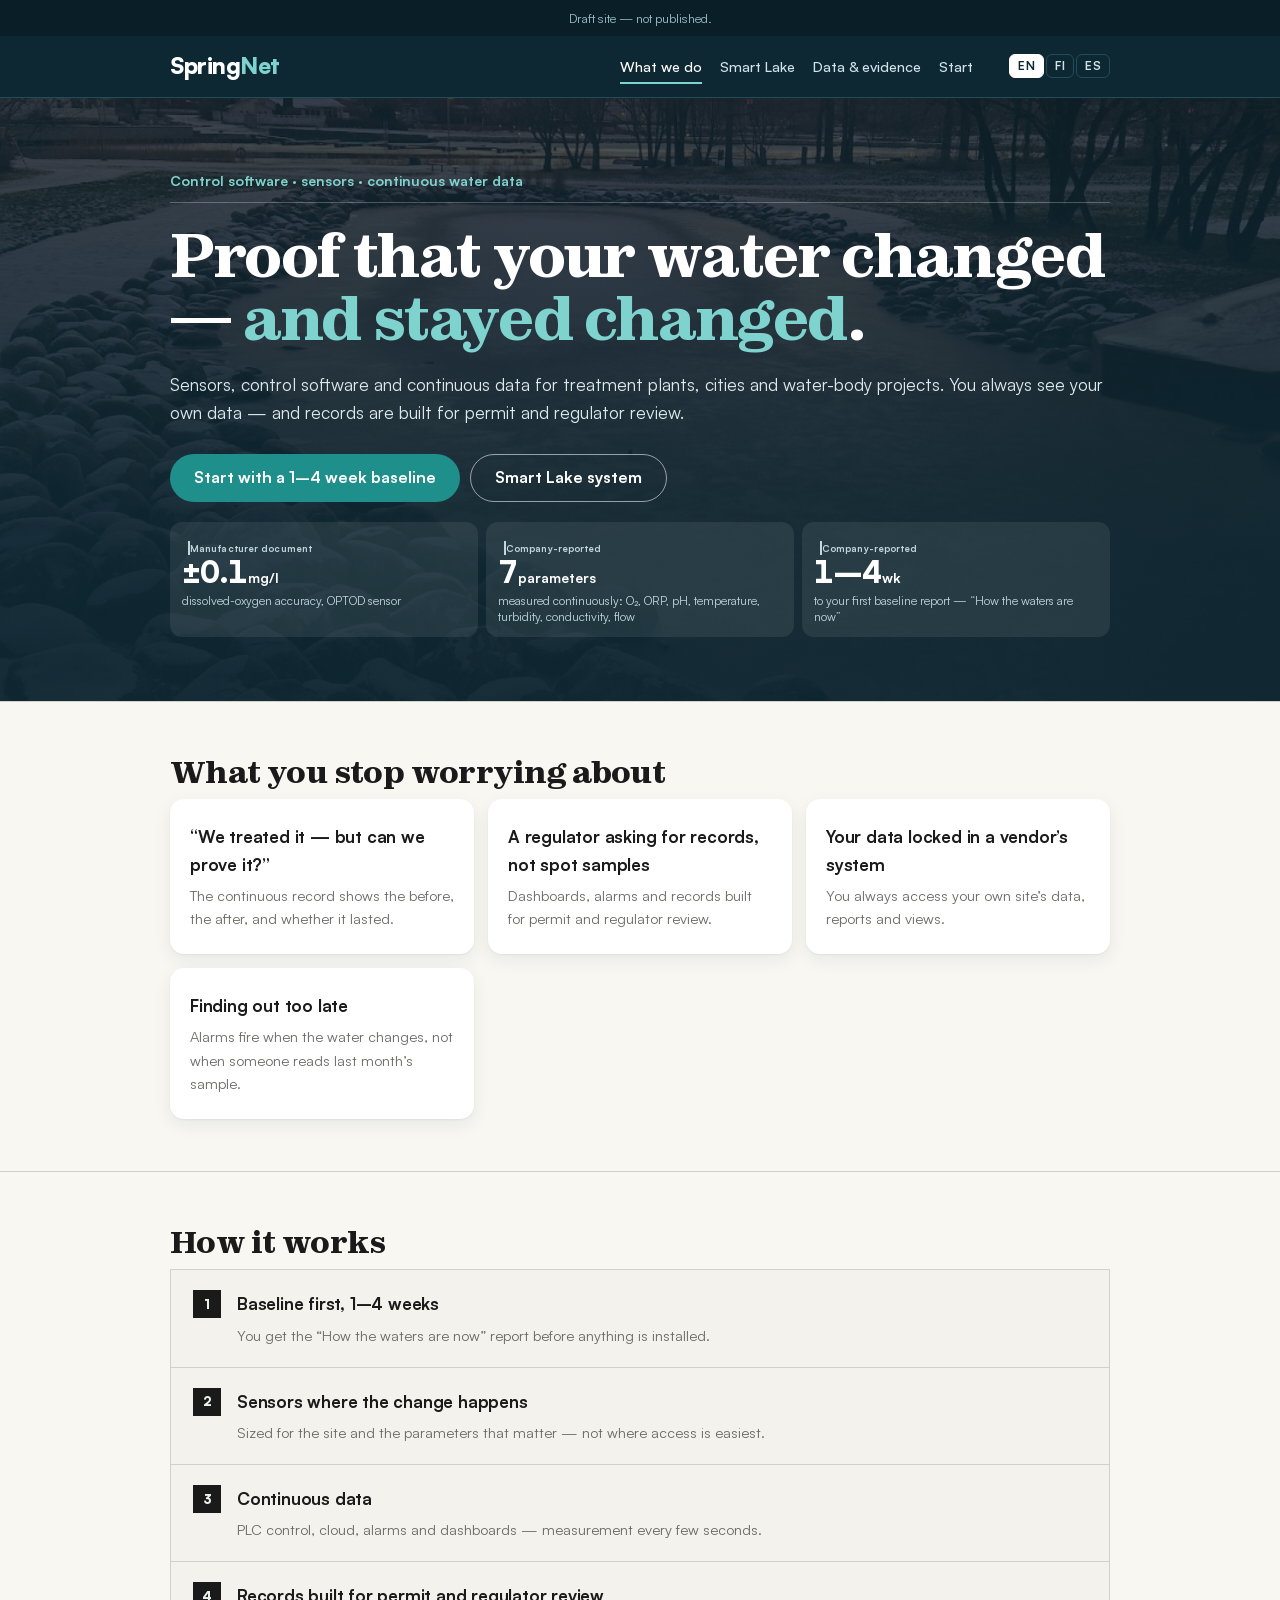
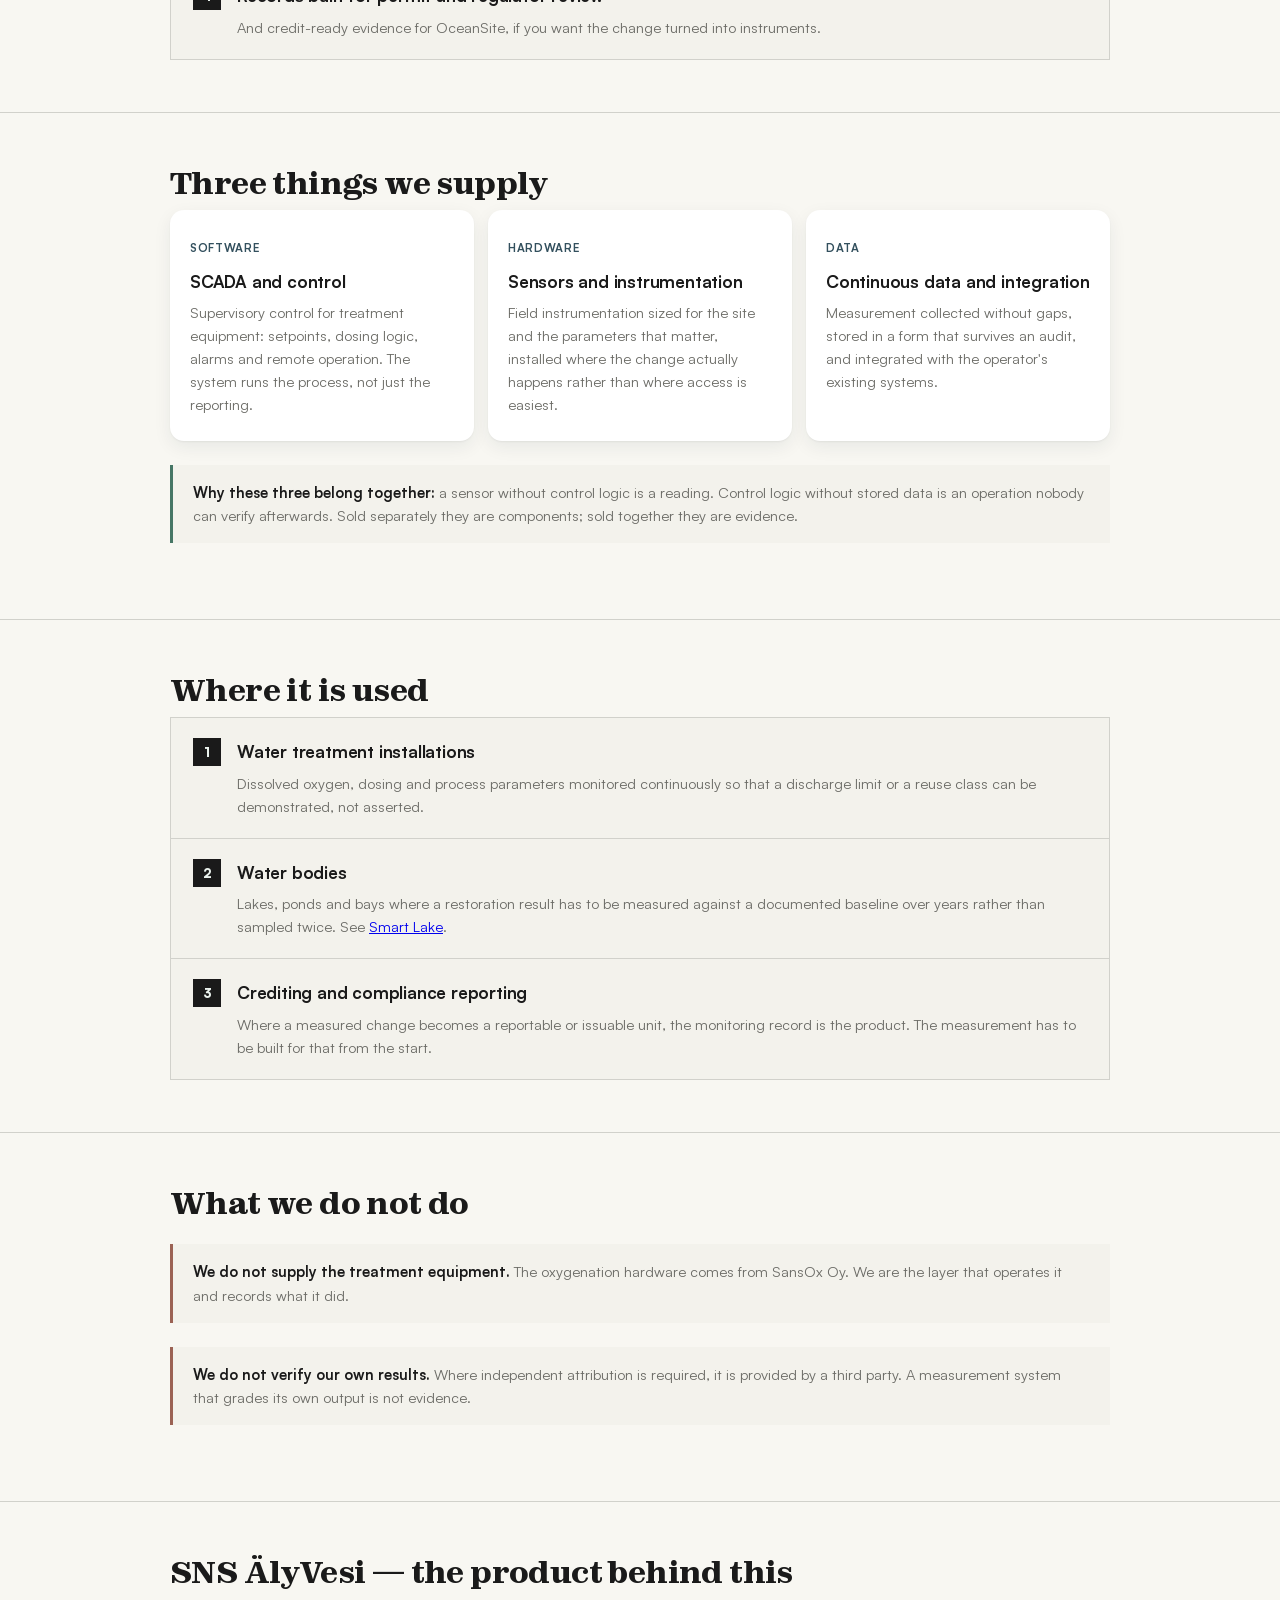
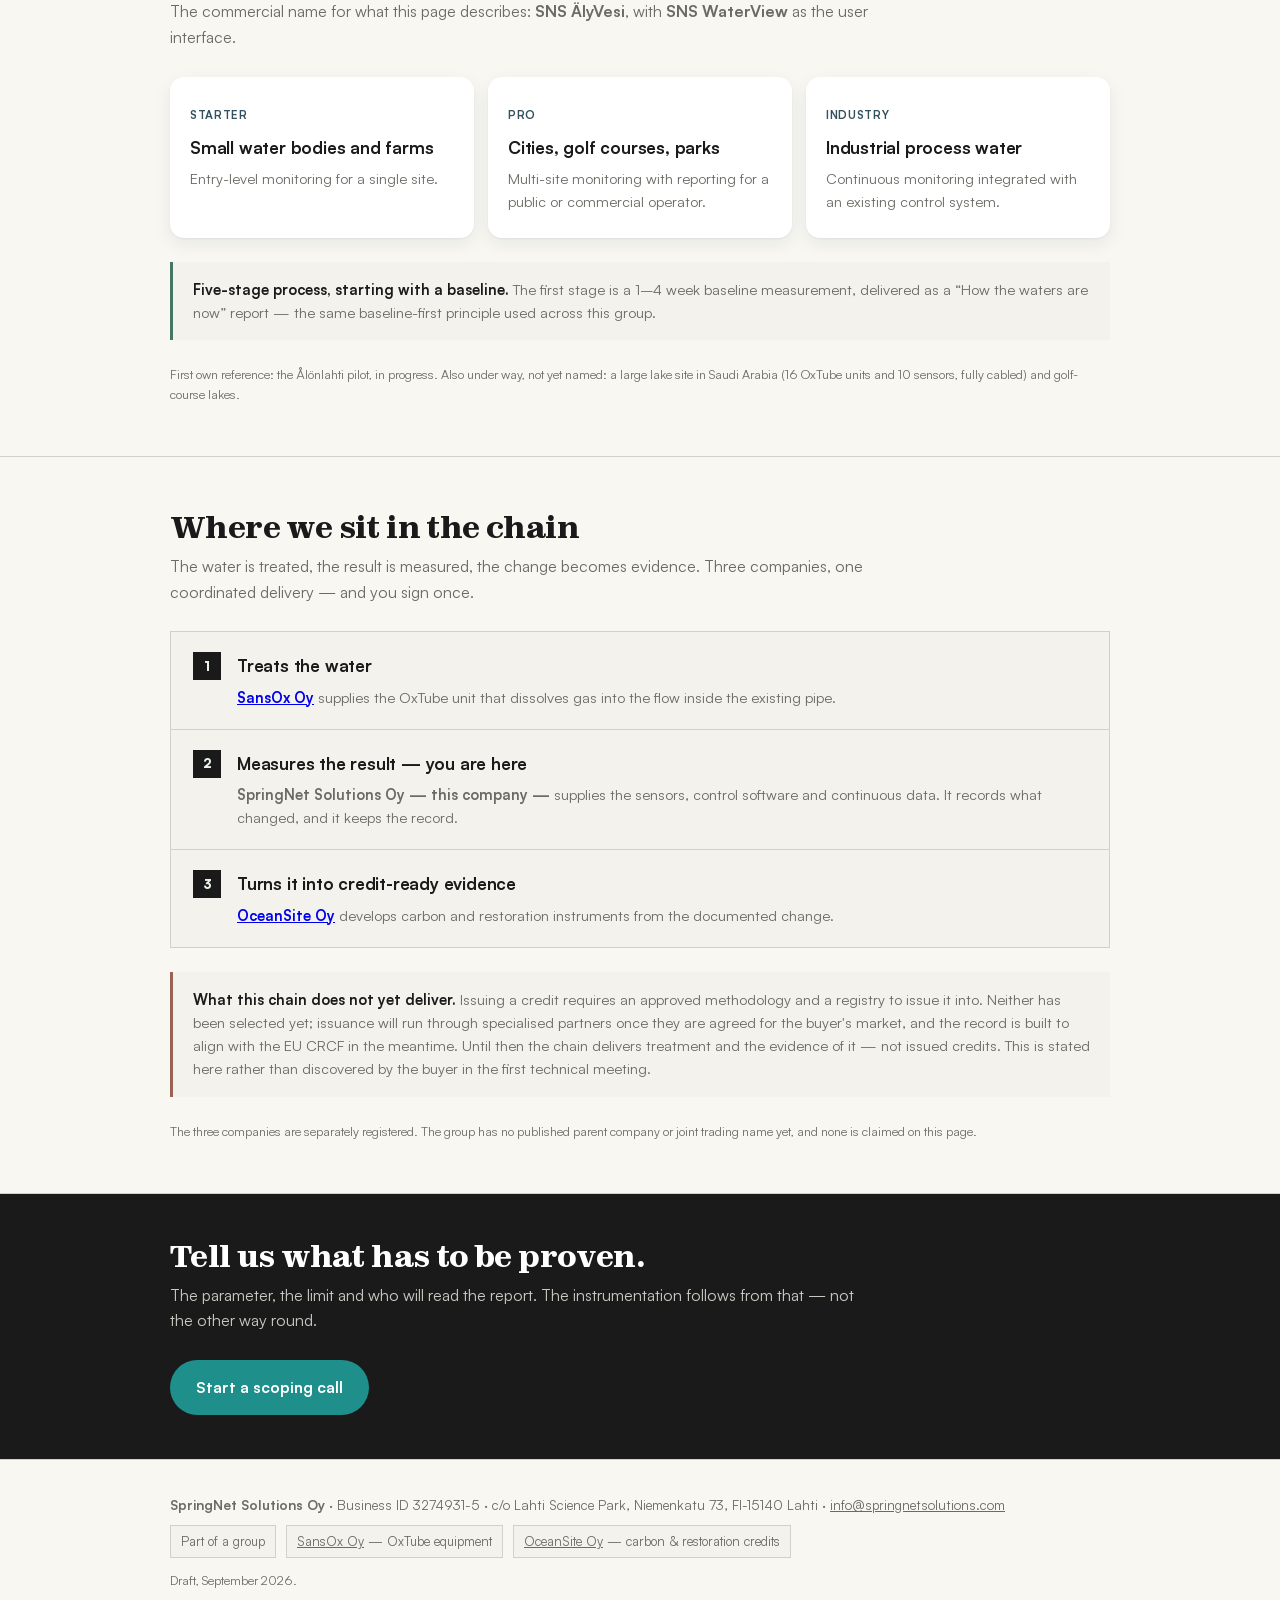
==== commit 8a1663ba: "Myyntitekstiuudistus julkaistu: ostajakieliset etusivut, luvut herossa, ketju-osio, Mitä emme väitä " ====
--- a/index.html
+++ b/index.html
@@ -27,10 +27,39 @@
 <main id="main">
 <div class="wrap hero" style="background-image:linear-gradient(180deg,rgba(14,40,51,.72),rgba(14,40,51,.94) 75%),url(assets/img/alonlahti_parainen.jpg)">
   <p class="kicker">Control software &middot; sensors &middot; continuous water data</p>
-  <h1>Treatment changes the water. Only measurement <em>proves</em> it.</h1>
-  <p class="lede">A pump can be installed in a day. What takes longer — and what actually gets paid for — is the record showing the water is different afterwards, and that it stayed different. SpringNet builds that layer: the control software, the sensors and the continuous data behind water treatment and water-body projects.</p>
-  <div class="herocta"><a class="p" href="contact.html">Start a scoping call</a><a class="s" href="smart-lake.html">Smart Lake</a></div>
+  <h1>Proof that your water changed &mdash; <em>and stayed changed</em>.</h1>
+  <p class="lede">Sensors, control software and continuous data for treatment plants, cities and water-body projects. You always see your own data &mdash; and records are built for permit and regulator review.</p>
+  <div class="herocta"><a class="p" href="contact.html">Start with a 1&ndash;4 week baseline</a><a class="s" href="smart-lake.html">Smart Lake system</a></div>
+  <div class="numbers heronums">
+    <div class="num"><span class="prov prov-mfr">Manufacturer document</span><b>&plusmn;0.1<small>mg/l</small></b><span>dissolved-oxygen accuracy, OPTOD sensor</span></div>
+    <div class="num"><span class="prov prov-own">Company-reported</span><b>7<small>parameters</small></b><span>measured continuously: O&#8322;, ORP, pH, temperature, turbidity, conductivity, flow</span></div>
+    <div class="num"><span class="prov prov-own">Company-reported</span><b>1&ndash;4<small>wk</small></b><span>to your first baseline report &mdash; &ldquo;How the waters are now&rdquo;</span></div>
+  </div>
 </div>
+
+<section>
+  <div class="wrap">
+    <h2>What you stop worrying about</h2>
+    <div class="grid">
+      <div class="card"><h3>&ldquo;We treated it &mdash; but can we prove it?&rdquo;</h3><p>The continuous record shows the before, the after, and whether it lasted.</p></div>
+      <div class="card"><h3>A regulator asking for records, not spot samples</h3><p>Dashboards, alarms and records built for permit and regulator review.</p></div>
+      <div class="card"><h3>Your data locked in a vendor&rsquo;s system</h3><p>You always access your own site&rsquo;s data, reports and views.</p></div>
+      <div class="card"><h3>Finding out too late</h3><p>Alarms fire when the water changes, not when someone reads last month&rsquo;s sample.</p></div>
+    </div>
+  </div>
+</section>
+
+<section>
+  <div class="wrap">
+    <h2>How it works</h2>
+    <div class="steps">
+      <div class="step"><div><h3>Baseline first, 1&ndash;4 weeks</h3><p>You get the &ldquo;How the waters are now&rdquo; report before anything is installed.</p></div></div>
+      <div class="step"><div><h3>Sensors where the change happens</h3><p>Sized for the site and the parameters that matter &mdash; not where access is easiest.</p></div></div>
+      <div class="step"><div><h3>Continuous data</h3><p>PLC control, cloud, alarms and dashboards &mdash; measurement every few seconds.</p></div></div>
+      <div class="step"><div><h3>Records built for permit and regulator review</h3><p>And credit-ready evidence for OceanSite, if you want the change turned into instruments.</p></div></div>
+    </div>
+  </div>
+</section>
 
 <section>
   <div class="wrap">
@@ -92,16 +121,13 @@
 <!-- ============ GROUP CHAIN ============ -->
 <section id="chain-of-evidence">
   <div class="wrap">
-    <h2>One group, one chain of evidence</h2>
-    <p class="lead">A credit is only worth what the measurement behind it is worth, and a
-    measurement is only worth what the treatment it describes actually did. These three steps
-    are normally bought from three suppliers, and the evidence is handed over twice &mdash; each
-    handover is where a buyer&rsquo;s technical advisor starts asking questions. Here the three
-    steps are coordinated as one delivery, not assembled afterwards.</p>
+    <h2>Where we sit in the chain</h2>
+    <p class="lead">The water is treated, the result is measured, the change becomes evidence.
+    Three companies, one coordinated delivery &mdash; and you sign once.</p>
     <div class="steps">
-      <div class="step"><div><h3>Treat</h3><p><b>SansOx Oy</b> supplies the hardware in the flow: OxTube dissolving units, piping and pumps. This is the step that changes the water.</p></div></div>
-      <div class="step"><div><h3>Measure</h3><p><b>SpringNet Solutions Oy &mdash; this company &mdash;</b> supplies the control software, the sensors and the continuous data. It records what changed, and it keeps the record.</p></div></div>
-      <div class="step"><div><h3>Certify</h3><p><b>OceanSite Oy</b> turns a documented change into credit-ready verification material: for a carbon credit or a restoration credit.</p></div></div>
+      <div class="step"><div><h3>Treats the water</h3><p><b><a href="https://buenosbandidos-pixel.github.io/sansox-demo/">SansOx Oy</a></b> supplies the OxTube unit that dissolves gas into the flow inside the existing pipe.</p></div></div>
+      <div class="step"><div><h3>Measures the result &mdash; you are here</h3><p><b>SpringNet Solutions Oy &mdash; this company &mdash;</b> supplies the sensors, control software and continuous data. It records what changed, and it keeps the record.</p></div></div>
+      <div class="step"><div><h3>Turns it into credit-ready evidence</h3><p><b><a href="https://buenosbandidos-pixel.github.io/oceansite-demo/">OceanSite Oy</a></b> develops carbon and restoration instruments from the documented change.</p></div></div>
     </div>
     <div class="note"><b>What this chain does not yet deliver.</b> Issuing a credit requires an
     approved methodology and a registry to issue it into. Neither has been selected yet;
--- a/assets/css/theme-b.css
+++ b/assets/css/theme-b.css
@@ -70,3 +70,27 @@
 @media (min-width:641px){
   .lang{margin-left:14px}
 }
+
+/* 5 s -testi 2026-09-27: luvut heron sisään kompaktina 3 sarakkeen nauhana,
+   mobiilissa tiiviimpi ensinäkymä (otsikko+alaotsikko+painike+luvut < 664 px) */
+.hero .numbers{margin-top:20px;grid-template-columns:repeat(3,1fr);gap:8px}
+.hero .num{background:rgba(255,255,255,.08);border-radius:12px;padding:12px 12px}
+.hero .num b{font-size:clamp(20px,3vw,30px);letter-spacing:-1px;color:#fff}
+.hero .num span{color:#BFD7DD;font-size:12px;margin-top:6px;line-height:1.35}
+.hero .num .prov{font-size:9.5px;padding:2px 6px}
+.hero .num a{color:var(--teal-light)}
+@media (max-width:640px){
+  .wrap.hero{padding-top:28px;padding-bottom:26px}
+  .hero .kicker{display:none}
+  .hero h1{font-size:clamp(25px,7.4vw,34px);line-height:1.08}
+  :lang(fi) .hero h1{font-size:clamp(23px,6.8vw,32px)}
+  .hero .lede{font-size:15px;line-height:1.5;margin-top:10px}
+  .herocta{margin-top:14px;flex-wrap:nowrap;gap:8px}
+  .herocta a{flex:1 1 0;min-height:44px;padding:6px 10px;font-size:13.5px;line-height:1.15;text-align:center}
+  .hero .numbers{margin-top:14px;gap:6px}
+  .hero .num{padding:9px 8px}
+  .hero .num b{font-size:19px;letter-spacing:-.5px}
+  .hero .num span{font-size:12px;margin-top:4px;line-height:1.3}
+  .hero .num .prov{font-size:11px;padding:1px 5px;line-height:1.25}
+  .hero .num b small{font-size:11px}
+}
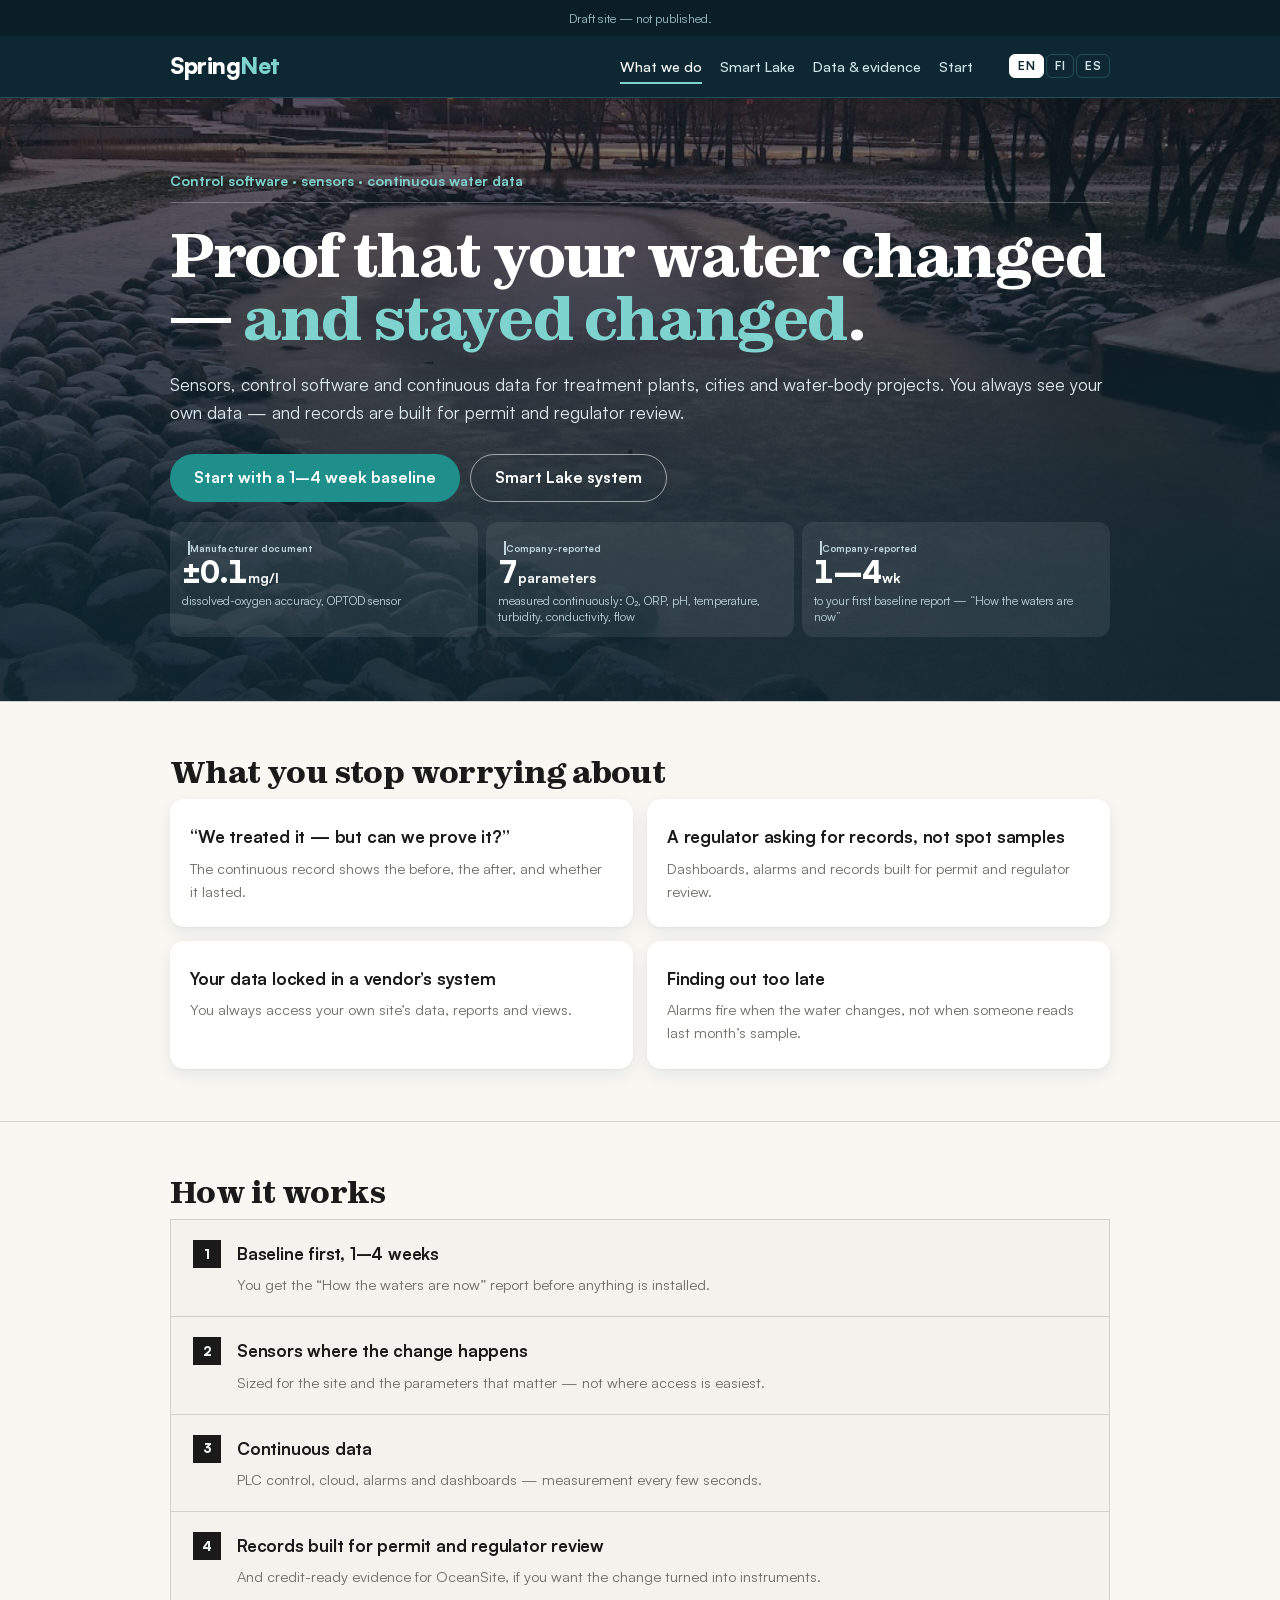
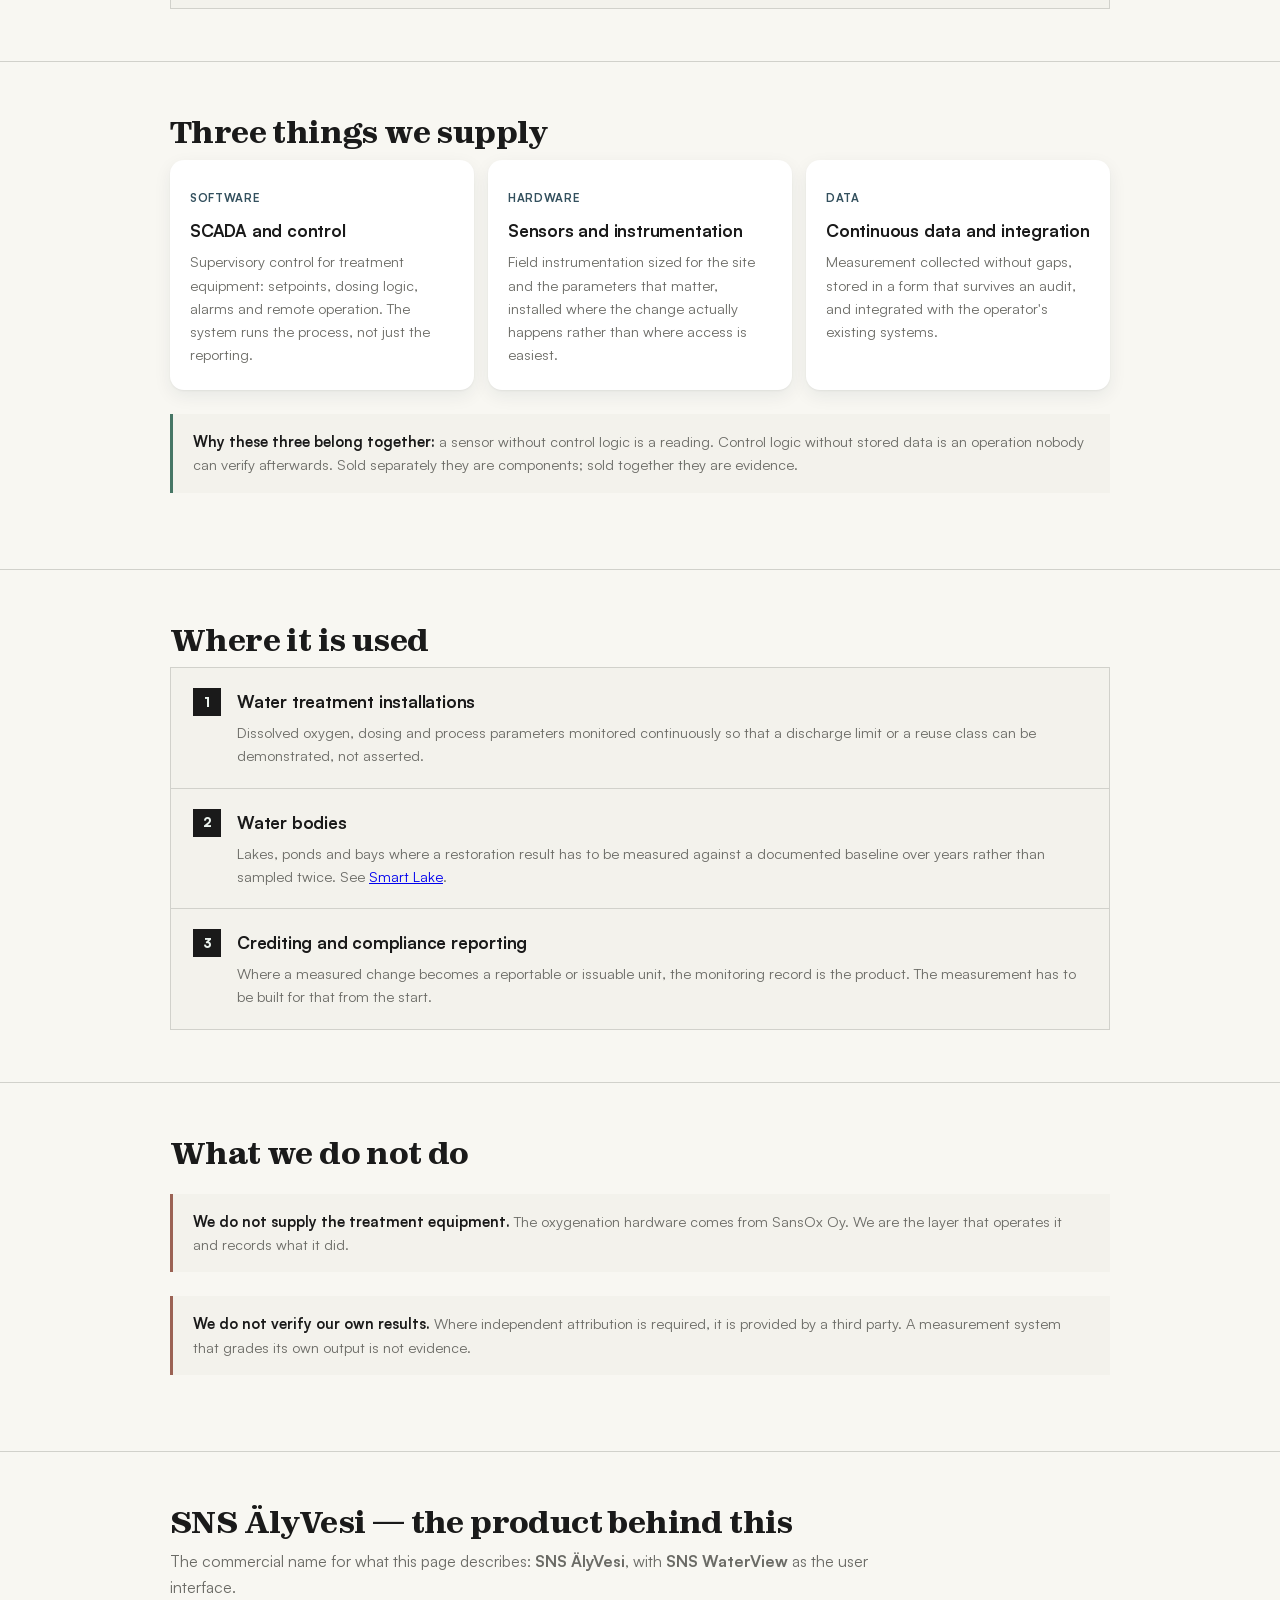
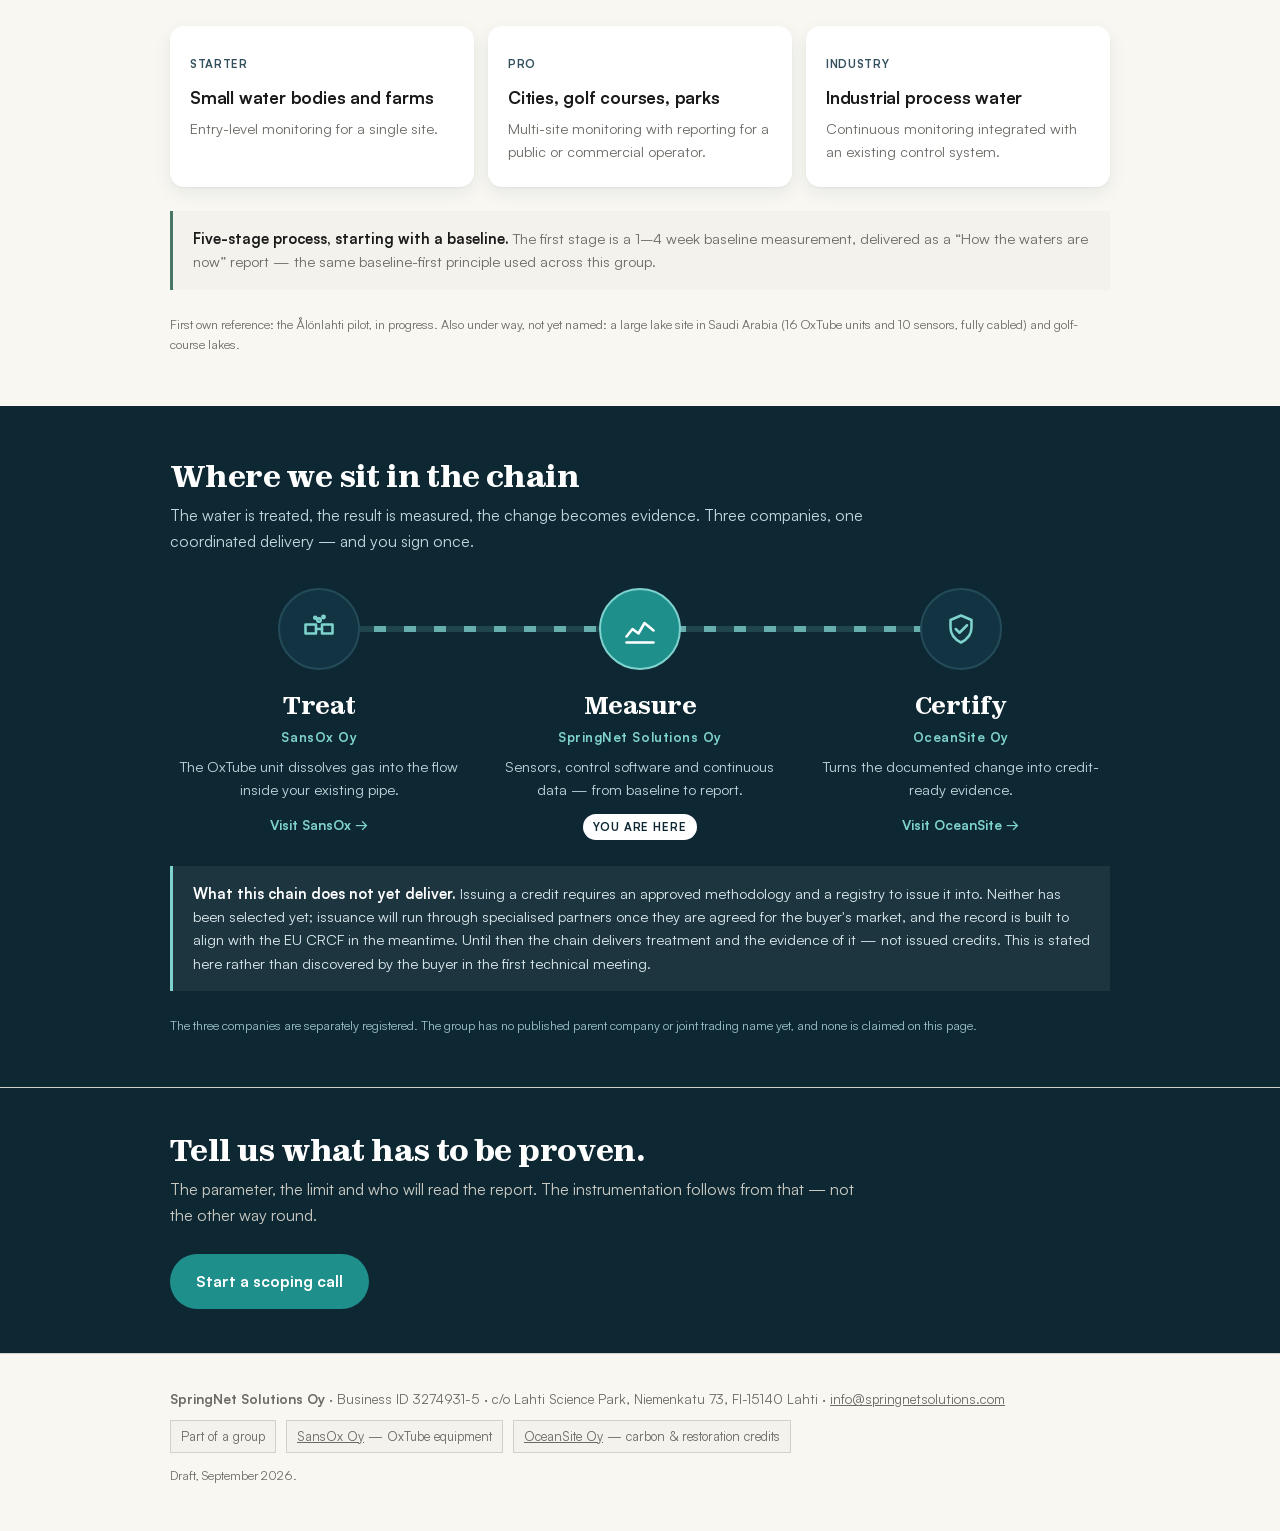
==== commit 364d6426: "Wow A+B: kuplat heroon (wow.js, reduced-motion kunnioitettu) + animoitu ketjukaavio (.flow, 3 asemaa" ====
--- a/index.html
+++ b/index.html
@@ -8,6 +8,7 @@
 <meta name="description" content="SCADA software, sensors and continuous data for water treatment and water-body monitoring.">
 <link rel="stylesheet" href="assets/css/site.css">
 <link rel="stylesheet" href="assets/css/theme-b.css">
+<link rel="stylesheet" href="assets/css/wow.css">
 </head>
 <body>
 <a class="skip" href="#main">Skip to content</a>
@@ -124,10 +125,11 @@
     <h2>Where we sit in the chain</h2>
     <p class="lead">The water is treated, the result is measured, the change becomes evidence.
     Three companies, one coordinated delivery &mdash; and you sign once.</p>
-    <div class="steps">
-      <div class="step"><div><h3>Treats the water</h3><p><b><a href="https://buenosbandidos-pixel.github.io/sansox-demo/">SansOx Oy</a></b> supplies the OxTube unit that dissolves gas into the flow inside the existing pipe.</p></div></div>
-      <div class="step"><div><h3>Measures the result &mdash; you are here</h3><p><b>SpringNet Solutions Oy &mdash; this company &mdash;</b> supplies the sensors, control software and continuous data. It records what changed, and it keeps the record.</p></div></div>
-      <div class="step"><div><h3>Turns it into credit-ready evidence</h3><p><b><a href="https://buenosbandidos-pixel.github.io/oceansite-demo/">OceanSite Oy</a></b> develops carbon and restoration instruments from the documented change.</p></div></div>
+    <div class="flow">
+      <div class="flow-pipe" aria-hidden="true"><b></b><b></b><b></b></div>
+      <a class="station" href="https://buenosbandidos-pixel.github.io/sansox-demo/"><span class="st-ring"><svg viewBox="0 0 24 24" fill="none" stroke="currentColor" stroke-width="1.7" stroke-linecap="round" stroke-linejoin="round" aria-hidden="true"><path d="M3 9h7v6H3zM14 9h7v6h-7z"/><path d="M10 12h4"/><circle cx="12" cy="6" r="1.2"/><circle cx="15" cy="4" r=".8"/><circle cx="9.5" cy="4.5" r=".7"/></svg></span><span class="st-verb">Treat</span><span class="st-co">SansOx Oy</span><p>The OxTube unit dissolves gas into the flow inside your existing pipe.</p><span class="st-go">Visit SansOx &rarr;</span></a>
+      <div class="station here"><span class="st-ring"><svg viewBox="0 0 24 24" fill="none" stroke="currentColor" stroke-width="1.7" stroke-linecap="round" stroke-linejoin="round" aria-hidden="true"><path d="M3 17l4-5 4 3 4-7 6 5"/><path d="M3 21h18"/></svg></span><span class="st-verb">Measure</span><span class="st-co">SpringNet Solutions Oy</span><p>Sensors, control software and continuous data &mdash; from baseline to report.</p><span class="st-here">You are here</span></div>
+      <a class="station" href="https://buenosbandidos-pixel.github.io/oceansite-demo/"><span class="st-ring"><svg viewBox="0 0 24 24" fill="none" stroke="currentColor" stroke-width="1.7" stroke-linecap="round" stroke-linejoin="round" aria-hidden="true"><path d="M12 3l7 3v5c0 4.5-3 8-7 10-4-2-7-5.5-7-10V6z"/><path d="M8.5 12l2.5 2.5L16 9.5"/></svg></span><span class="st-verb">Certify</span><span class="st-co">OceanSite Oy</span><p>Turns the documented change into credit-ready evidence.</p><span class="st-go">Visit OceanSite &rarr;</span></a>
     </div>
     <div class="note"><b>What this chain does not yet deliver.</b> Issuing a credit requires an
     approved methodology and a registry to issue it into. Neither has been selected yet;
@@ -157,4 +159,5 @@
   </div>
 </footer>
 <script src="assets/js/menu.js" defer></script>
+<script src="assets/js/wow.js" defer></script>
 </body></html>
--- a/assets/css/theme-b.css
+++ b/assets/css/theme-b.css
@@ -90,7 +90,7 @@
   .hero .numbers{margin-top:14px;gap:6px}
   .hero .num{padding:9px 8px}
   .hero .num b{font-size:19px;letter-spacing:-.5px}
-  .hero .num span{font-size:12px;margin-top:4px;line-height:1.3}
+  .hero .num span{font-size:12px;margin-top:4px;line-height:1.3;hyphens:auto;-webkit-hyphens:auto;overflow-wrap:anywhere}
   .hero .num .prov{font-size:11px;padding:1px 5px;line-height:1.25}
   .hero .num b small{font-size:11px}
 }
--- a/assets/css/wow.css
+++ b/assets/css/wow.css
@@ -0,0 +1,78 @@
+/* WOW 2026-09-27 (Cowork): A = kuplat heron taustalla, B = virtaava ketjukaavio */
+
+/* ---------- A: kuplat ---------- */
+.wrap.hero{overflow:hidden;isolation:isolate}
+.hero>*{position:relative;z-index:1}
+.hero .bubbles{position:absolute;inset:0;z-index:0;pointer-events:none;max-width:none;margin:0}
+.bubbles i{position:absolute;bottom:-40px;border-radius:50%;
+  background:radial-gradient(circle at 32% 30%,rgba(255,255,255,.55),rgba(127,211,207,.18) 45%,rgba(127,211,207,.05) 70%);
+  border:1px solid rgba(190,240,236,.28);
+  animation:rise var(--d,14s) linear var(--w,0s) infinite;opacity:0}
+@keyframes rise{
+  0%{transform:translate(0,0) scale(.7);opacity:0}
+  10%{opacity:var(--o,.55)}
+  50%{transform:translate(var(--s,14px),-55vh) scale(1)}
+  90%{opacity:var(--o,.55)}
+  100%{transform:translate(calc(var(--s,14px)*-1),-110vh) scale(1.08);opacity:0}}
+
+/* ---------- B: ketju ---------- */
+#chain-of-evidence{background:var(--navy);color:#DCEAEE;border-top:0}
+#chain-of-evidence h2{color:#fff}
+#chain-of-evidence .lead{color:#BFD7DD}
+#chain-of-evidence .note{background:rgba(255,255,255,.06);color:#DCEAEE;border-left-color:var(--teal-light)}
+#chain-of-evidence .src,#chain-of-evidence .src a{color:#9FC3CC}
+.flow{position:relative;display:grid;grid-template-columns:repeat(3,1fr);gap:22px;margin:34px 0 26px}
+.flow-pipe{position:absolute;left:16.6%;right:16.6%;top:38px;height:6px;border-radius:6px;overflow:hidden;
+  background:rgba(127,211,207,.16)}
+.flow-pipe::before{content:"";position:absolute;inset:0;
+  background:repeating-linear-gradient(90deg,transparent 0 18px,rgba(127,211,207,.75) 18px 30px);
+  animation:flowx 1.6s linear infinite}
+@keyframes flowx{to{transform:translateX(30px)}}
+.flow-pipe b{position:absolute;top:50%;width:10px;height:10px;margin-top:-5px;border-radius:50%;
+  background:#fff;box-shadow:0 0 12px 3px rgba(127,211,207,.9);animation:dotx 4.5s cubic-bezier(.45,0,.55,1) infinite}
+.flow-pipe b:nth-child(2){animation-delay:1.5s}.flow-pipe b:nth-child(3){animation-delay:3s}
+@keyframes dotx{0%{left:-2%;opacity:0}8%{opacity:1}92%{opacity:1}100%{left:100%;opacity:0}}
+.station{position:relative;display:flex;flex-direction:column;align-items:center;text-align:center;
+  text-decoration:none;color:inherit;padding:0 6px}
+.st-ring{width:82px;height:82px;border-radius:50%;display:grid;place-items:center;
+  background:var(--navy-2);border:2px solid var(--navy-line);color:var(--teal-light);position:relative;z-index:1;
+  transition:transform .25s,border-color .25s}
+.st-ring svg{width:36px;height:36px}
+.station:hover .st-ring{transform:translateY(-3px);border-color:var(--teal-light)}
+.station.here .st-ring{background:var(--teal);border-color:var(--teal-light);color:#fff;
+  box-shadow:0 0 0 0 rgba(127,211,207,.6);animation:pulse 2.4s ease-out infinite}
+@keyframes pulse{0%{box-shadow:0 0 0 0 rgba(127,211,207,.55)}80%,100%{box-shadow:0 0 0 18px rgba(127,211,207,0)}}
+.st-verb{margin-top:16px;font-family:'Zodiak',Georgia,serif;font-size:24px;font-weight:800;color:#fff;letter-spacing:-.5px}
+.st-co{margin-top:2px;font-size:13px;font-weight:700;letter-spacing:.04em;color:var(--teal-light)}
+.station p{margin-top:8px;font-size:14.5px;color:#BFD7DD;max-width:30ch}
+.st-here{margin-top:12px;font-size:11.5px;font-weight:700;letter-spacing:.08em;text-transform:uppercase;
+  background:#fff;color:var(--navy);padding:4px 10px;border-radius:999px}
+.st-go{margin-top:12px;font-size:13.5px;font-weight:700;color:var(--teal-light)}
+.station:hover .st-go{text-decoration:underline}
+
+@media (max-width:640px){
+  .flow{grid-template-columns:1fr;gap:26px;margin:26px 0 22px}
+  .flow-pipe{left:38px;right:auto;top:40px;bottom:40px;width:6px;height:auto}
+  .flow-pipe::before{background:repeating-linear-gradient(180deg,transparent 0 18px,rgba(127,211,207,.75) 18px 30px);animation:flowy 1.6s linear infinite}
+  @keyframes flowy{to{transform:translateY(30px)}}
+  .flow-pipe b{left:50%;margin-left:-5px;animation-name:doty}
+  @keyframes doty{0%{top:-2%;opacity:0}8%{opacity:1}92%{opacity:1}100%{top:100%;opacity:0}}
+  .station{display:grid;grid-template-columns:82px 1fr;column-gap:16px;align-items:start;text-align:left;padding:0}
+  .st-ring{grid-row:1/6;width:76px;height:76px;margin-left:3px}
+  .st-verb{margin-top:4px;font-size:22px}
+  .station p{max-width:none;font-size:14px}
+  .st-here,.st-go{justify-self:start}
+}
+
+/* ---------- design-korjaukset ---------- */
+.cta{background:var(--navy)}
+@media (min-width:641px){
+  .wrap.hero[style*="assets/img"]{background-image:linear-gradient(180deg,rgba(14,40,51,.5),rgba(14,40,51,.88) 80%),url(../img/alonlahti_parainen.jpg)!important}
+  div.grid:has(> .card:nth-child(4):last-child){grid-template-columns:repeat(2,1fr)}
+}
+
+@media (prefers-reduced-motion:reduce){
+  .bubbles,.flow-pipe b{display:none}
+  .flow-pipe::before,.station.here .st-ring{animation:none}
+}
+#chain-of-evidence .note b{color:#fff}
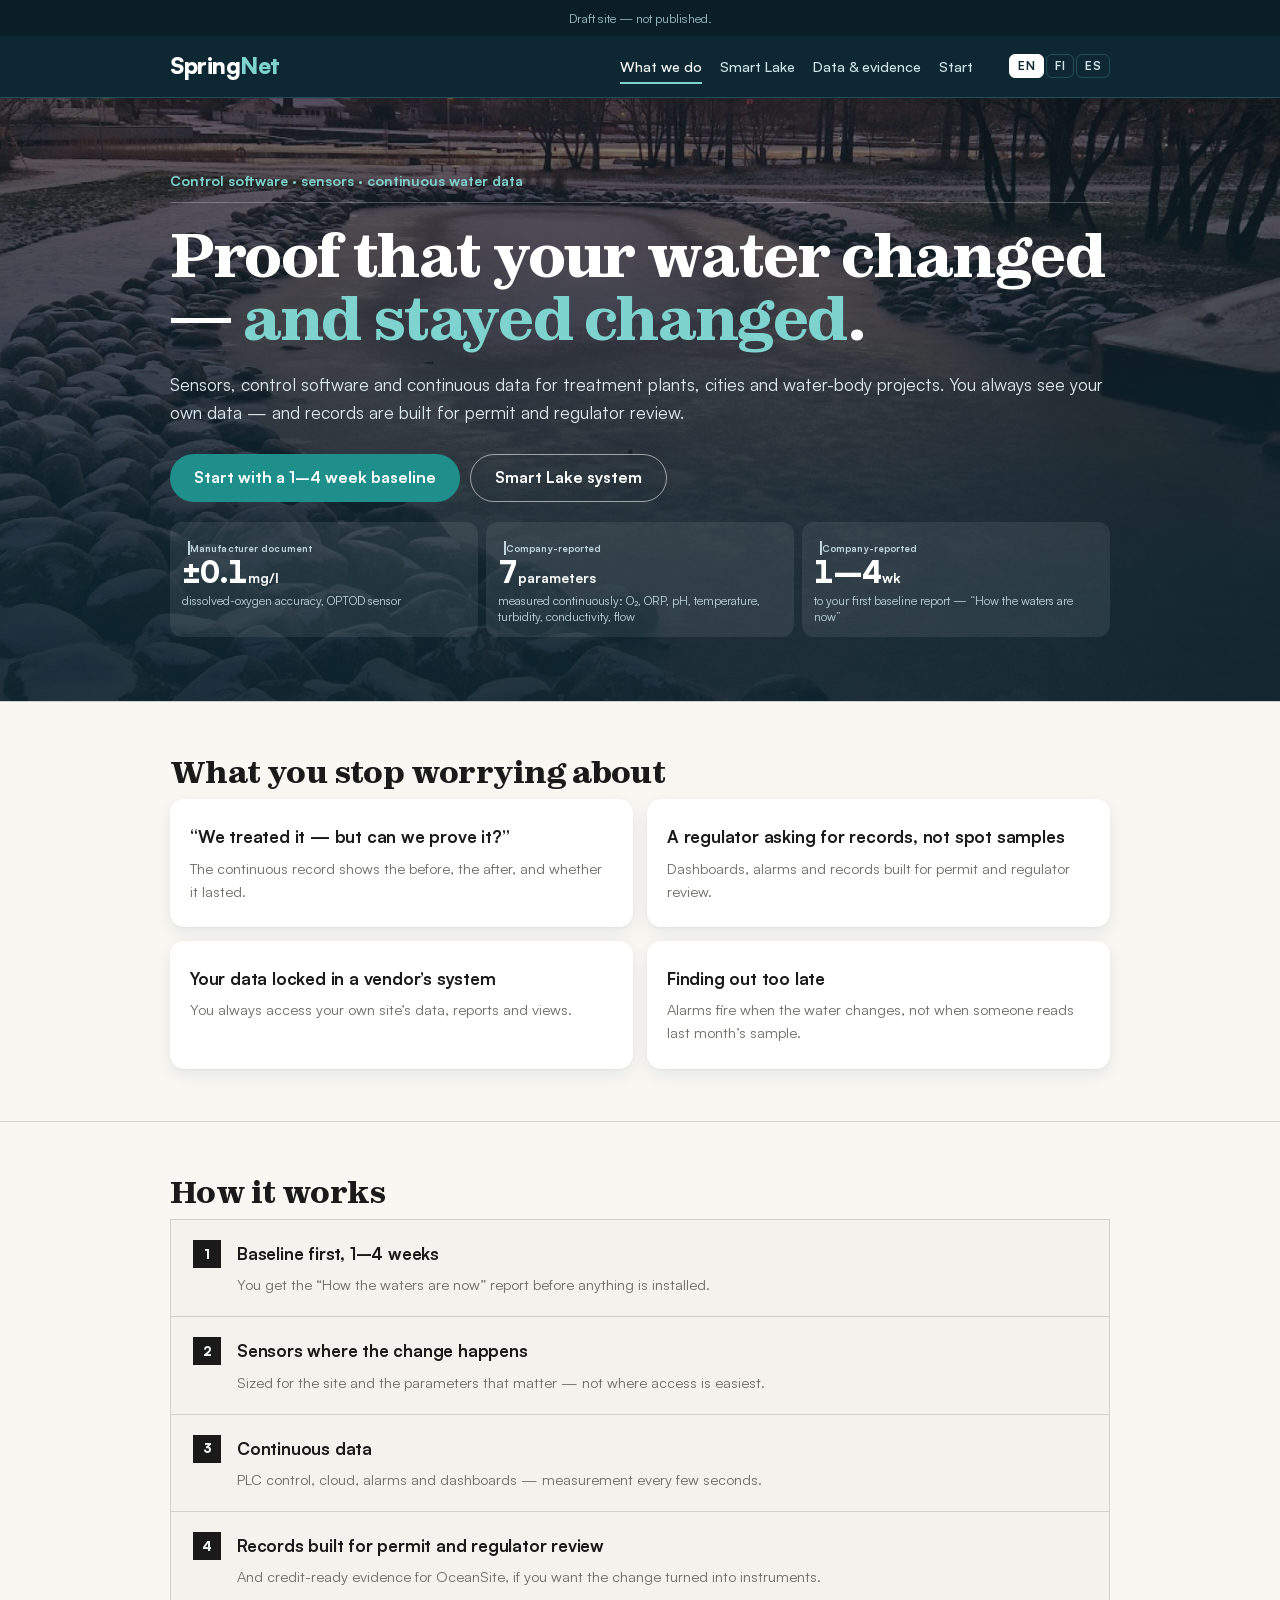
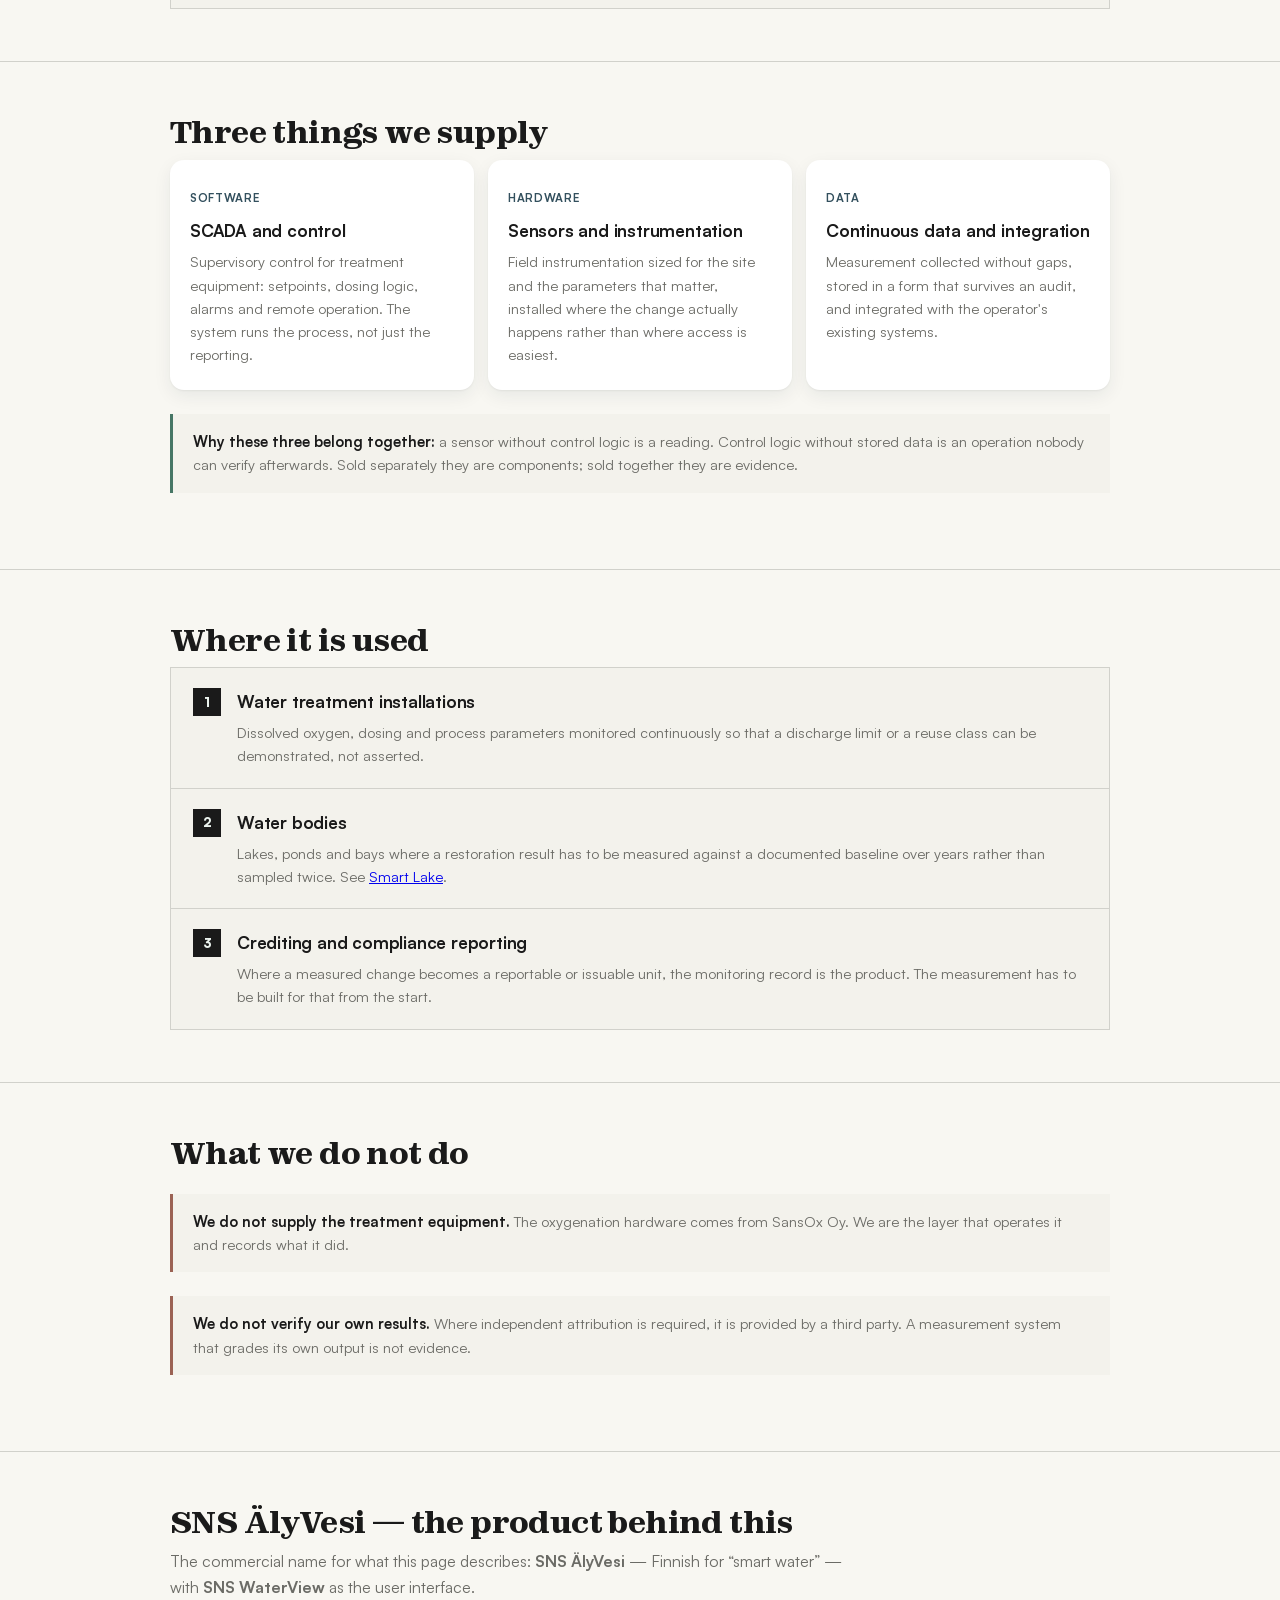
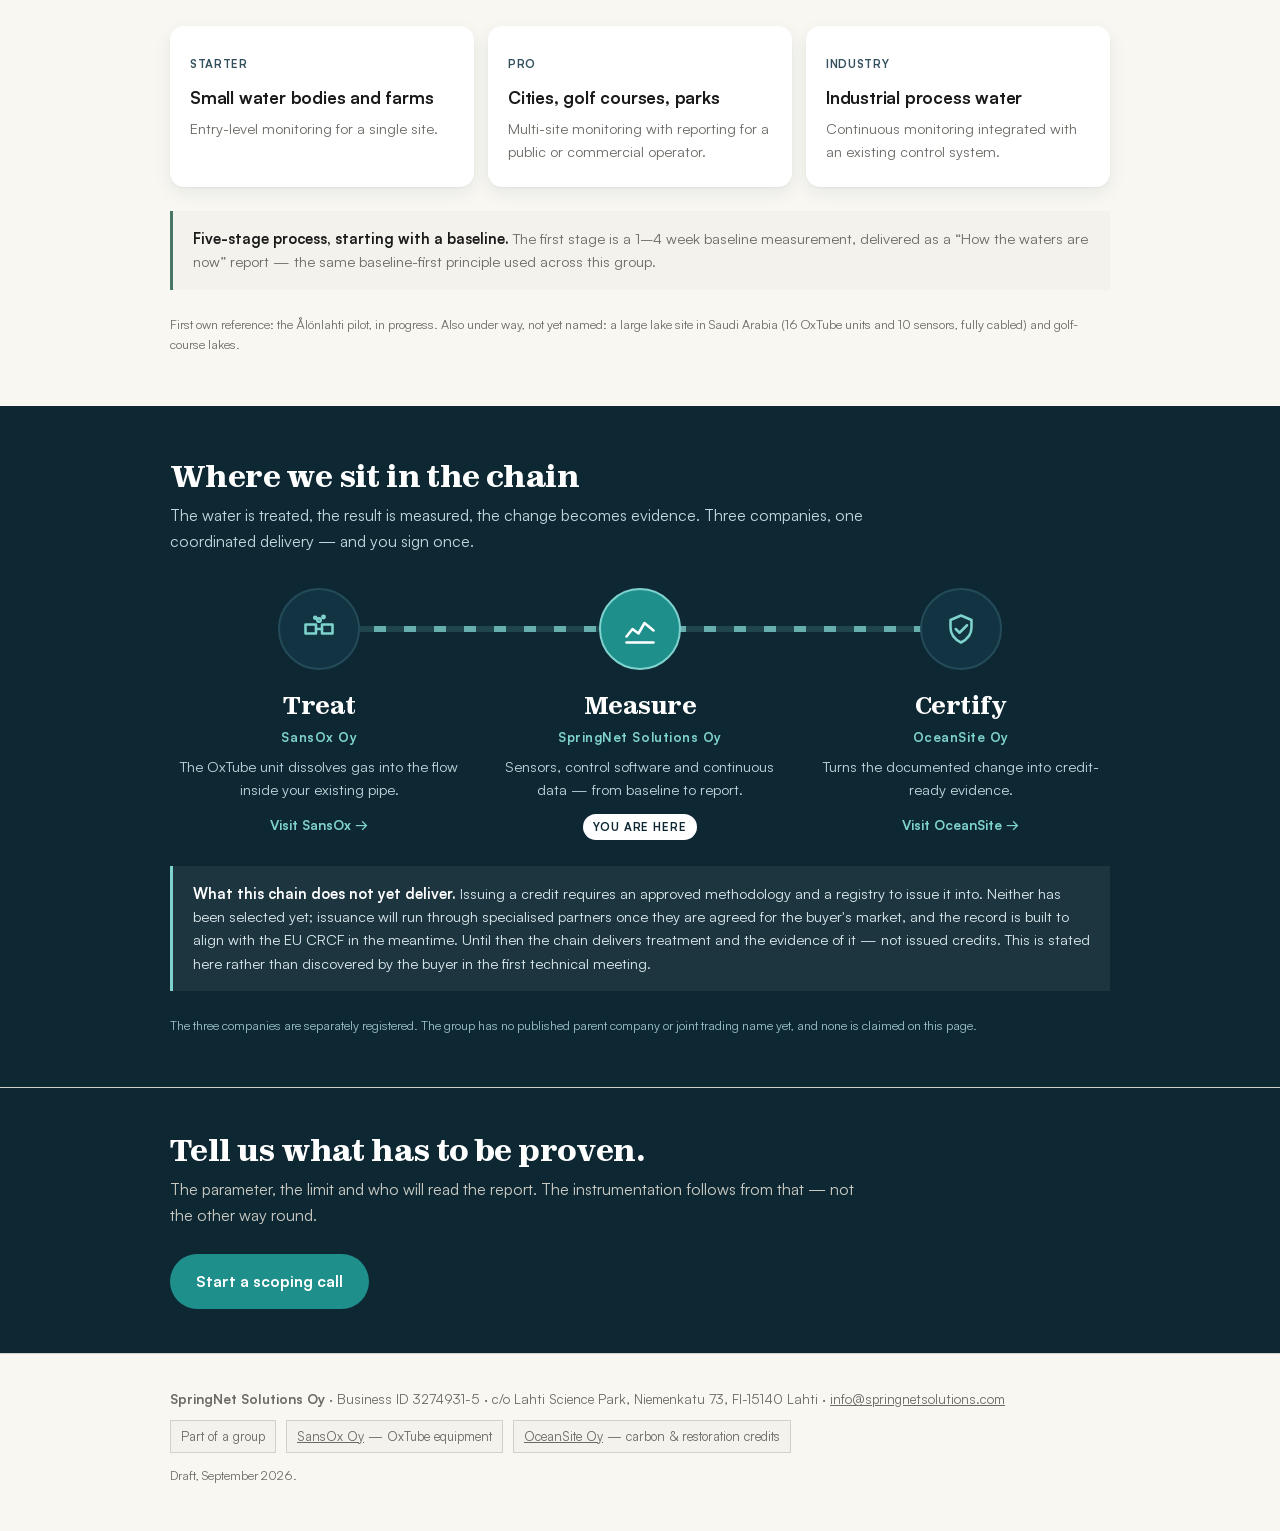
==== commit e5733f5f: "EN: ÄlyVesi-glossa" ====
--- a/index.html
+++ b/index.html
@@ -104,7 +104,7 @@
 <section>
   <div class="wrap">
     <h2>SNS &Auml;lyVesi &mdash; the product behind this</h2>
-    <p class="lead">The commercial name for what this page describes: <b>SNS &Auml;lyVesi</b>, with <b>SNS WaterView</b> as the user interface.</p>
+    <p class="lead">The commercial name for what this page describes: <b>SNS &Auml;lyVesi</b> &mdash; Finnish for &ldquo;smart water&rdquo; &mdash; with <b>SNS WaterView</b> as the user interface.</p>
     <div class="grid">
       <div class="card"><span class="tag">Starter</span><h3>Small water bodies and farms</h3><p>Entry-level monitoring for a single site.</p></div>
       <div class="card"><span class="tag">Pro</span><h3>Cities, golf courses, parks</h3><p>Multi-site monitoring with reporting for a public or commercial operator.</p></div>
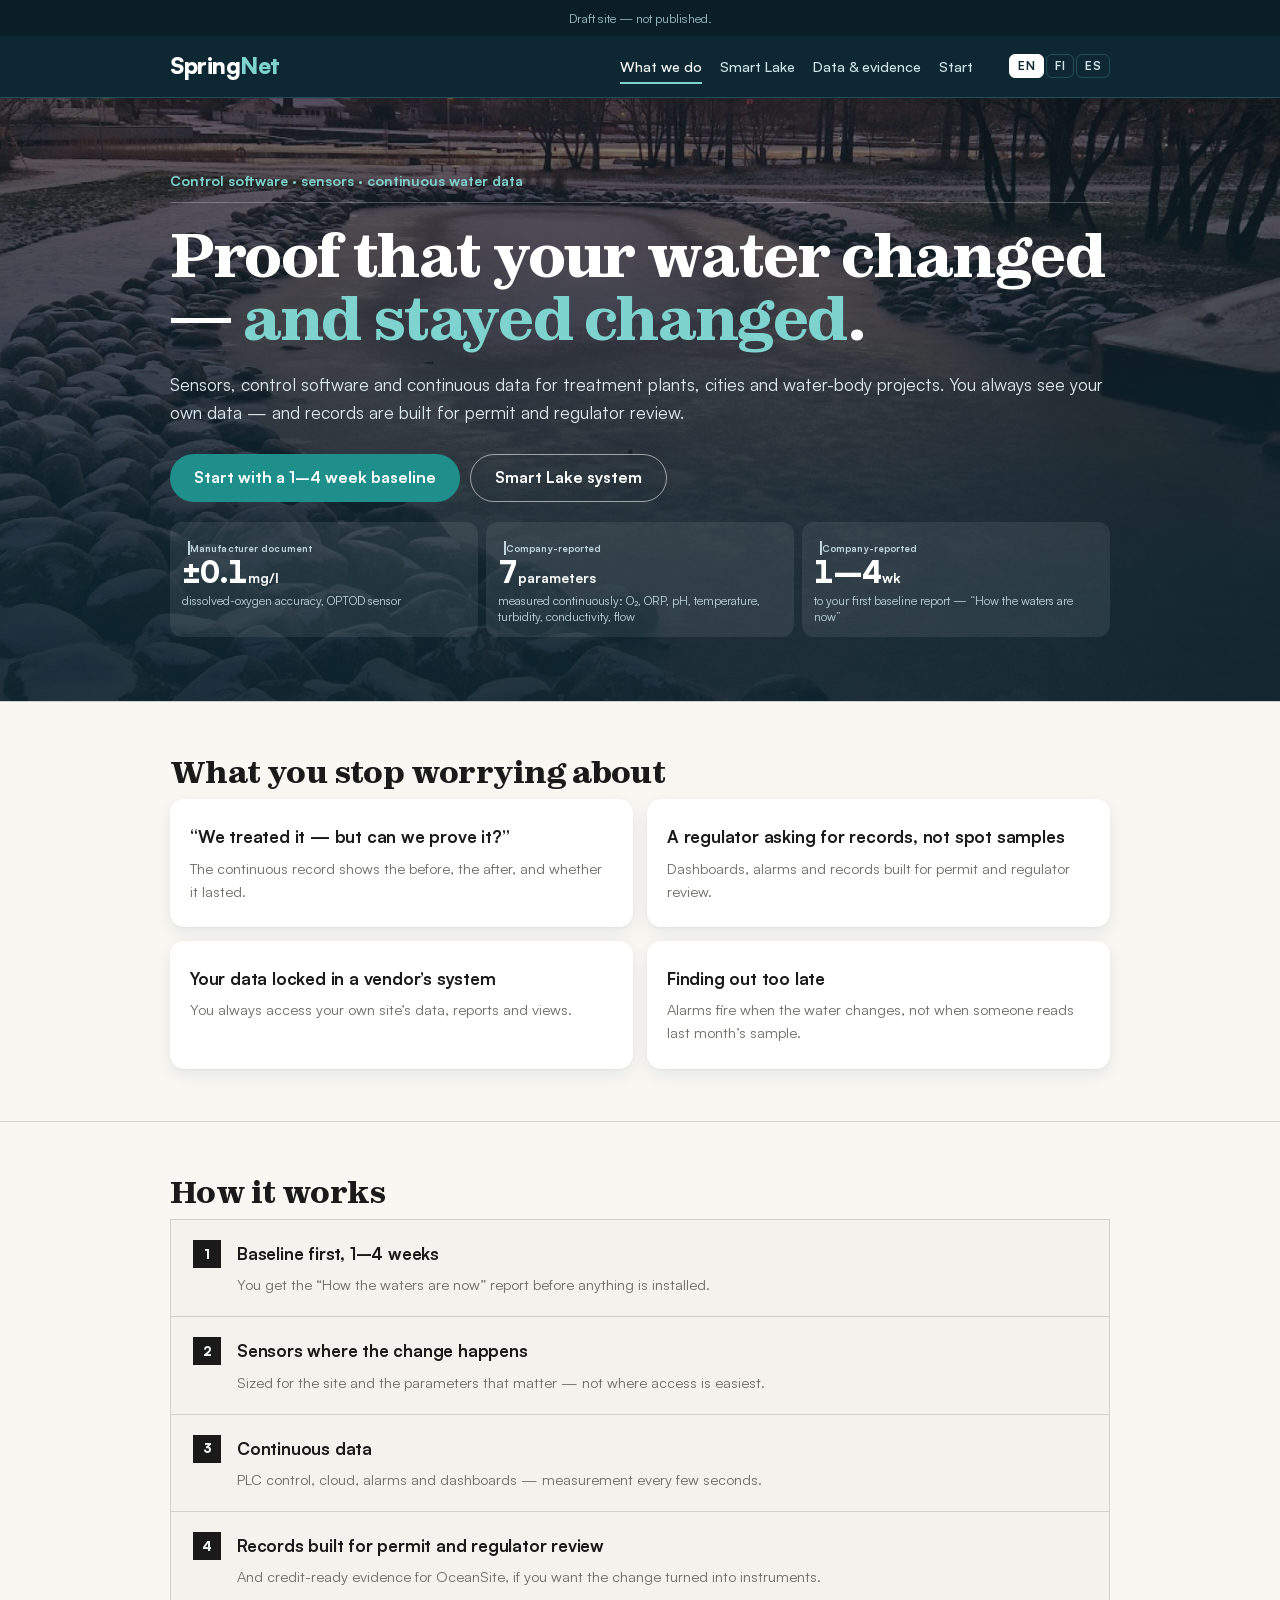
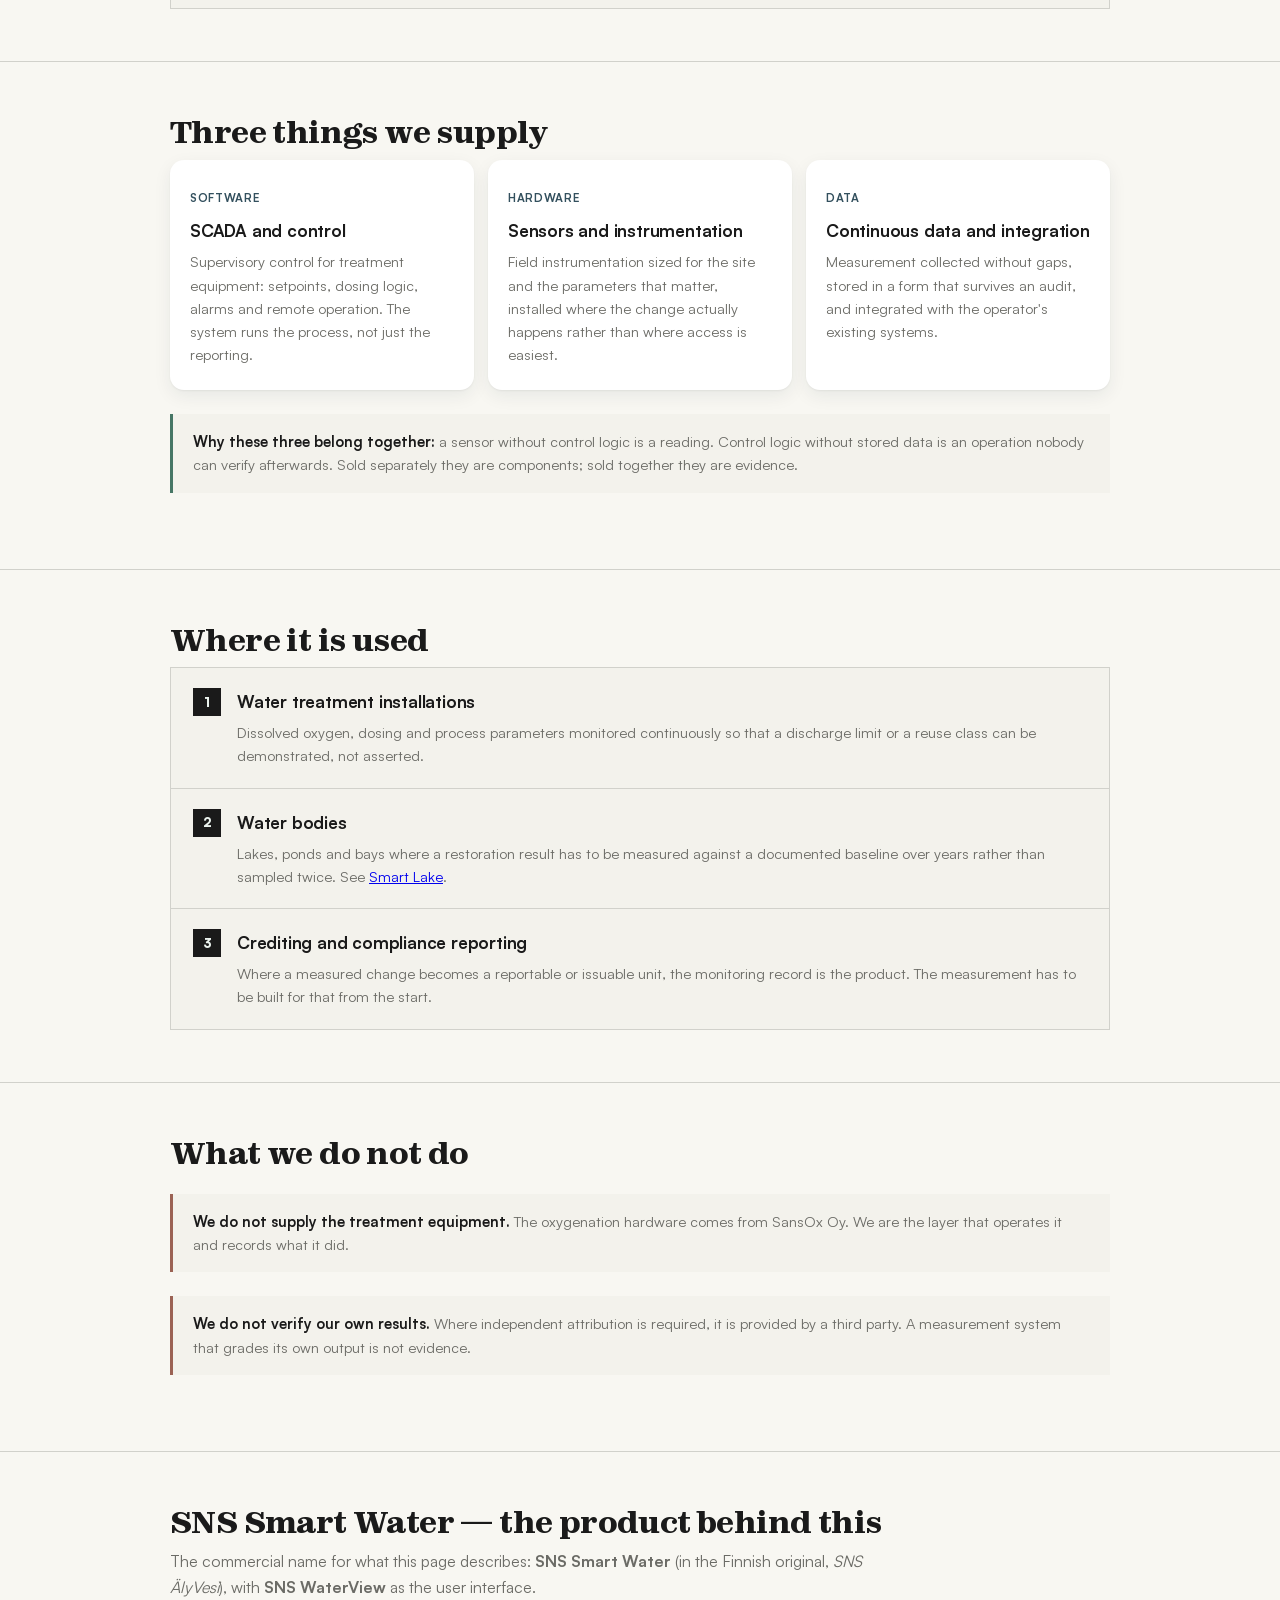
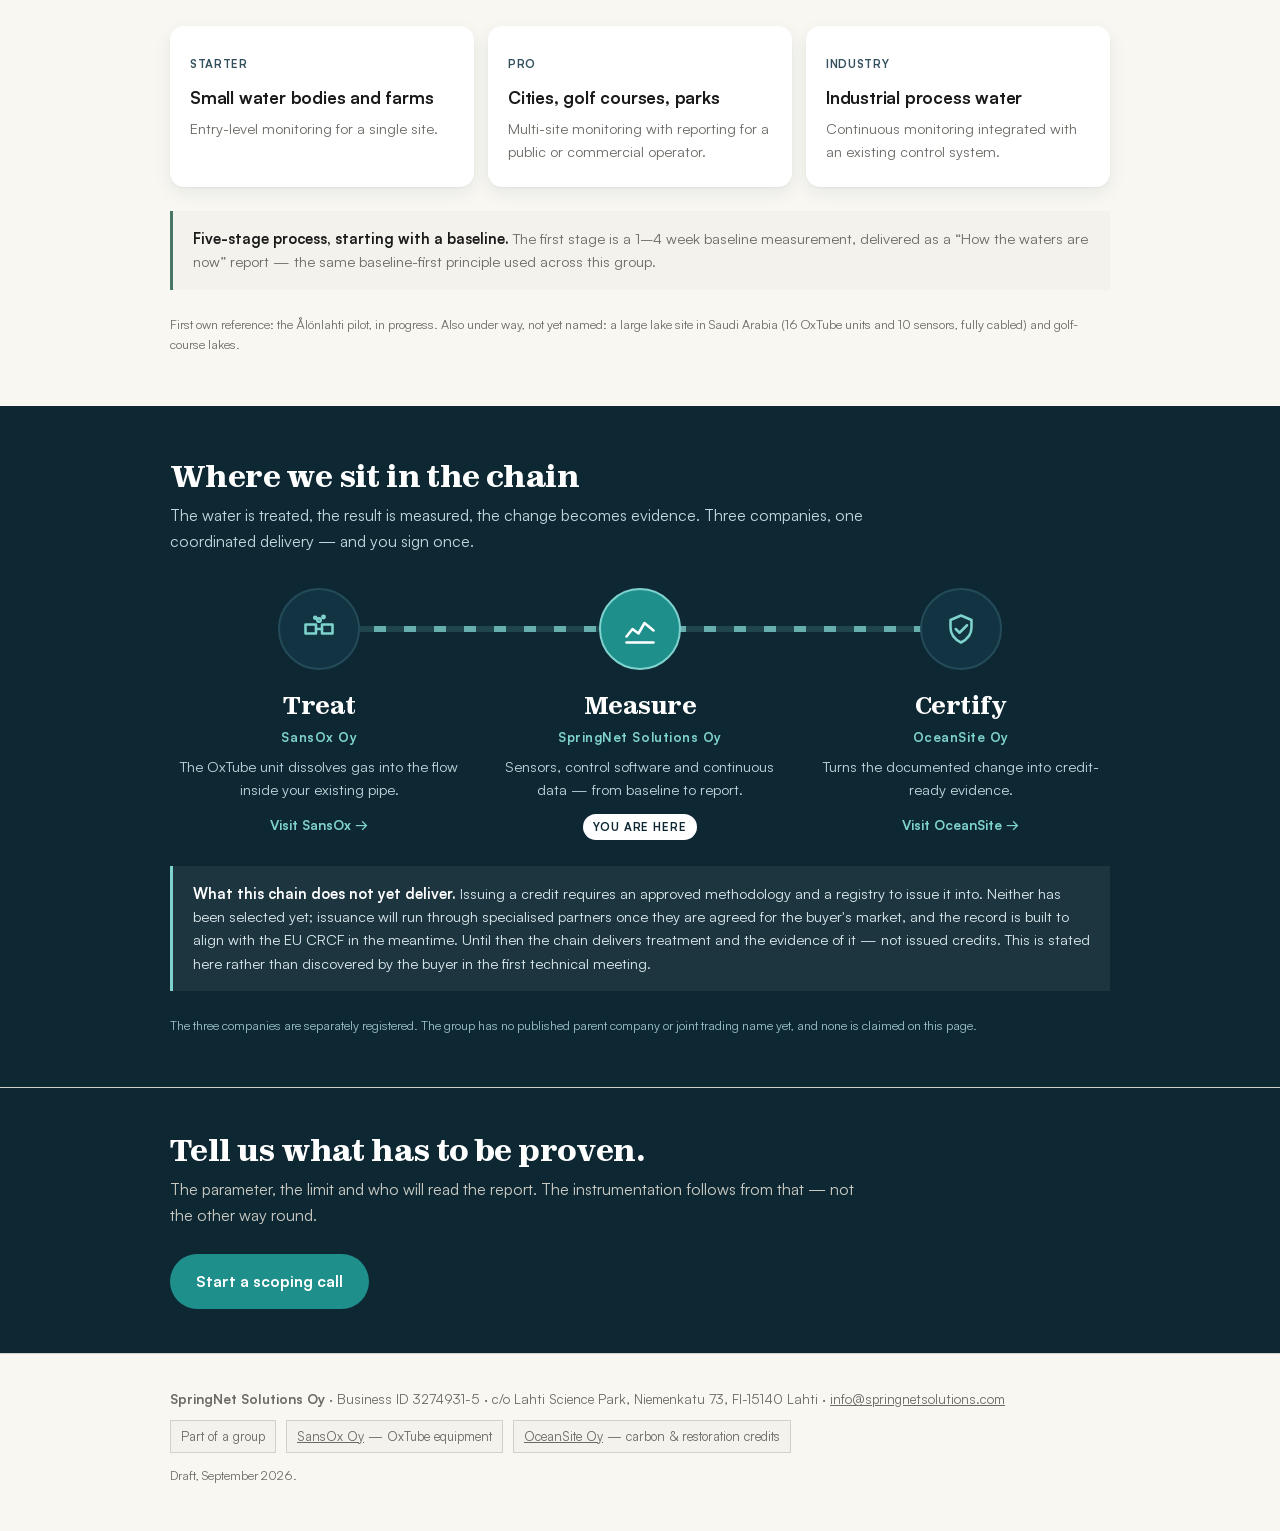
==== commit b11c9138: "Tuotenimi lokalisoitu EN/ES" ====
--- a/index.html
+++ b/index.html
@@ -103,8 +103,8 @@
 
 <section>
   <div class="wrap">
-    <h2>SNS &Auml;lyVesi &mdash; the product behind this</h2>
-    <p class="lead">The commercial name for what this page describes: <b>SNS &Auml;lyVesi</b> &mdash; Finnish for &ldquo;smart water&rdquo; &mdash; with <b>SNS WaterView</b> as the user interface.</p>
+    <h2>SNS Smart Water &mdash; the product behind this</h2>
+    <p class="lead">The commercial name for what this page describes: <b>SNS Smart Water</b> (in the Finnish original, <i>SNS &Auml;lyVesi</i>), with <b>SNS WaterView</b> as the user interface.</p>
     <div class="grid">
       <div class="card"><span class="tag">Starter</span><h3>Small water bodies and farms</h3><p>Entry-level monitoring for a single site.</p></div>
       <div class="card"><span class="tag">Pro</span><h3>Cities, golf courses, parks</h3><p>Multi-site monitoring with reporting for a public or commercial operator.</p></div>
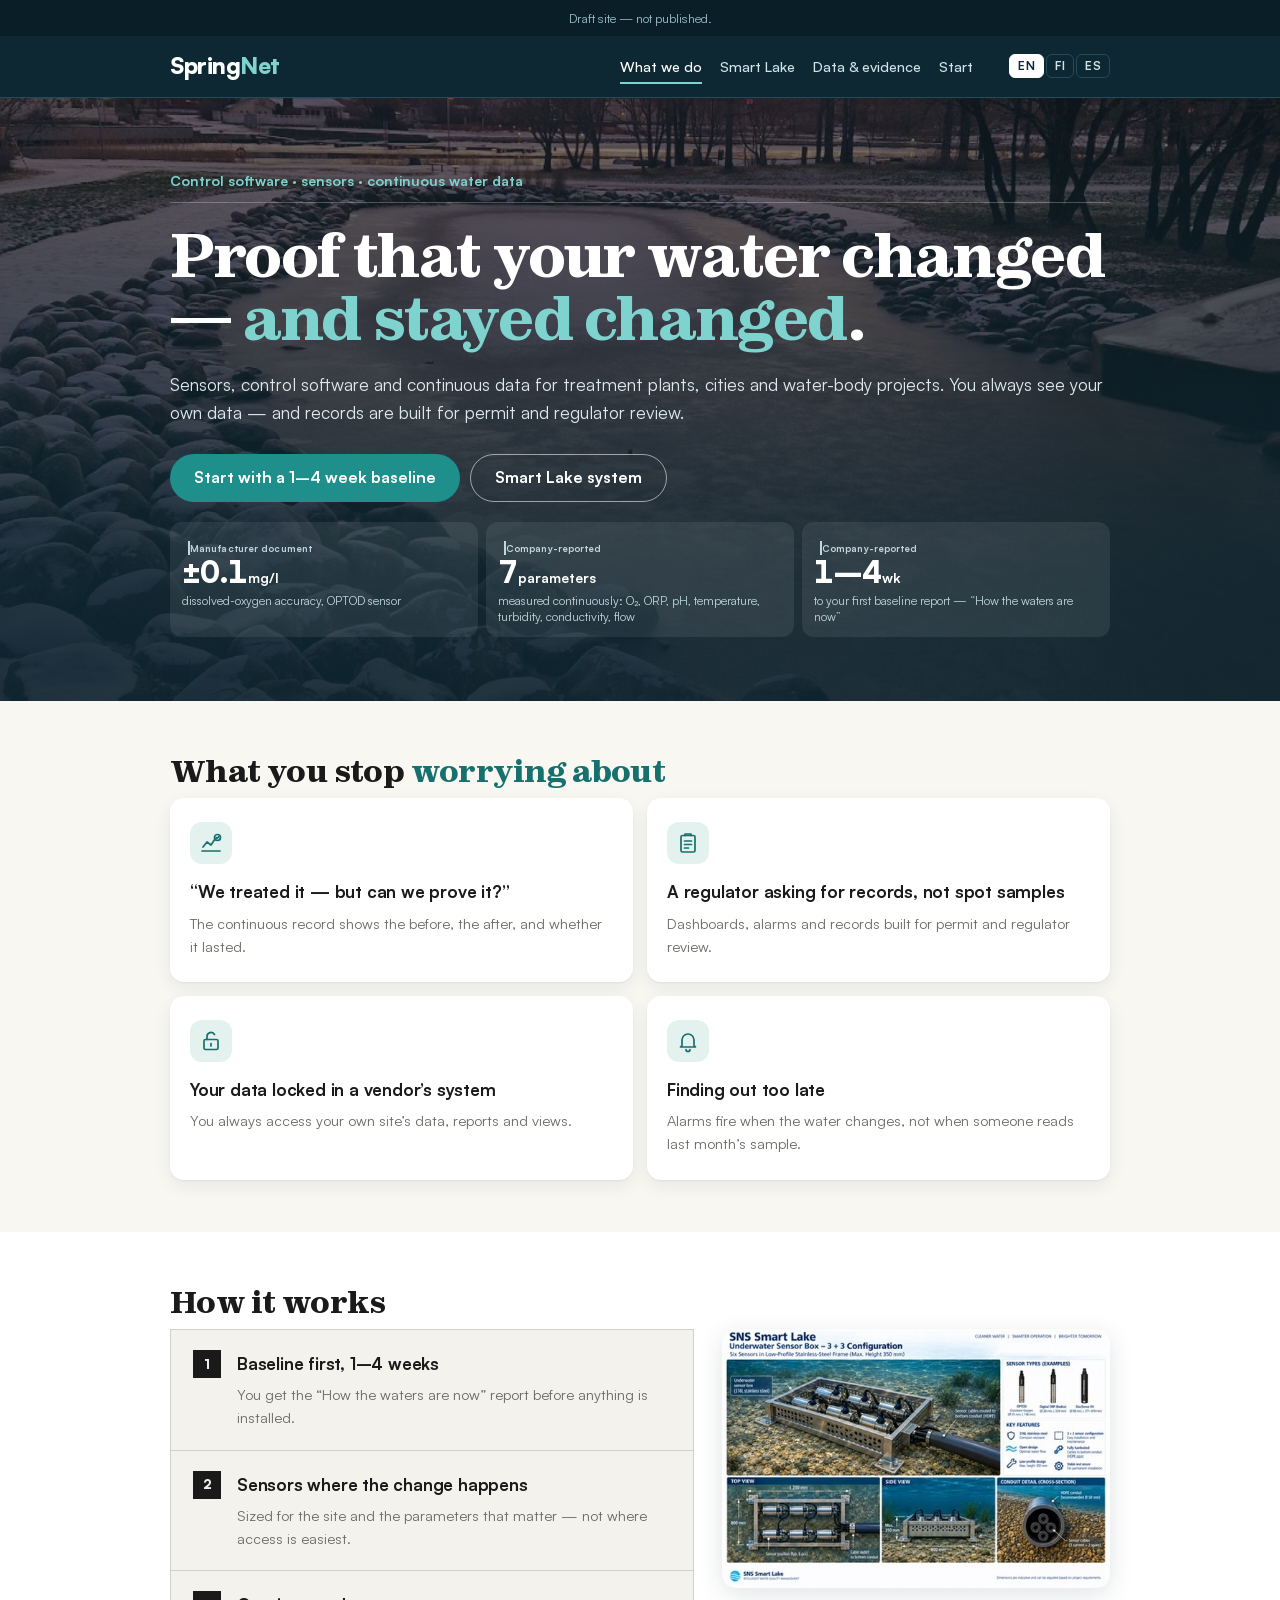
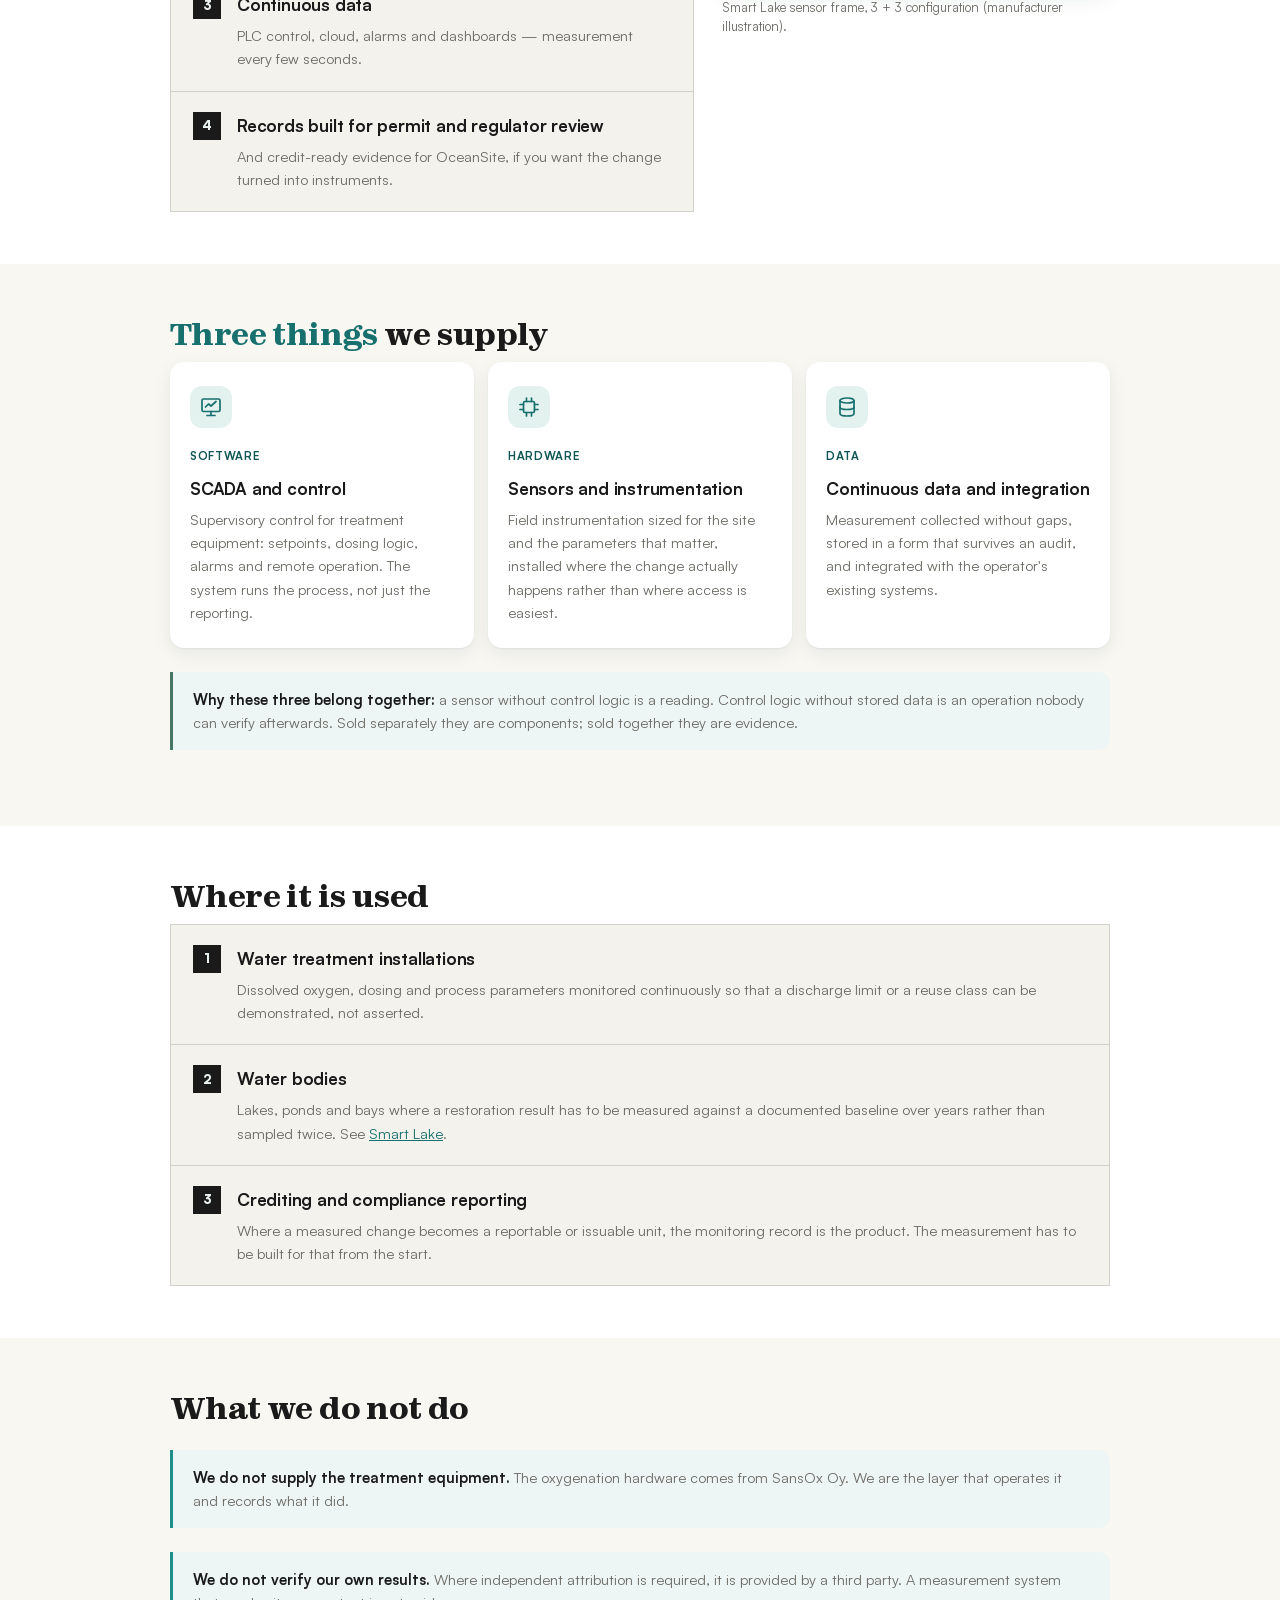
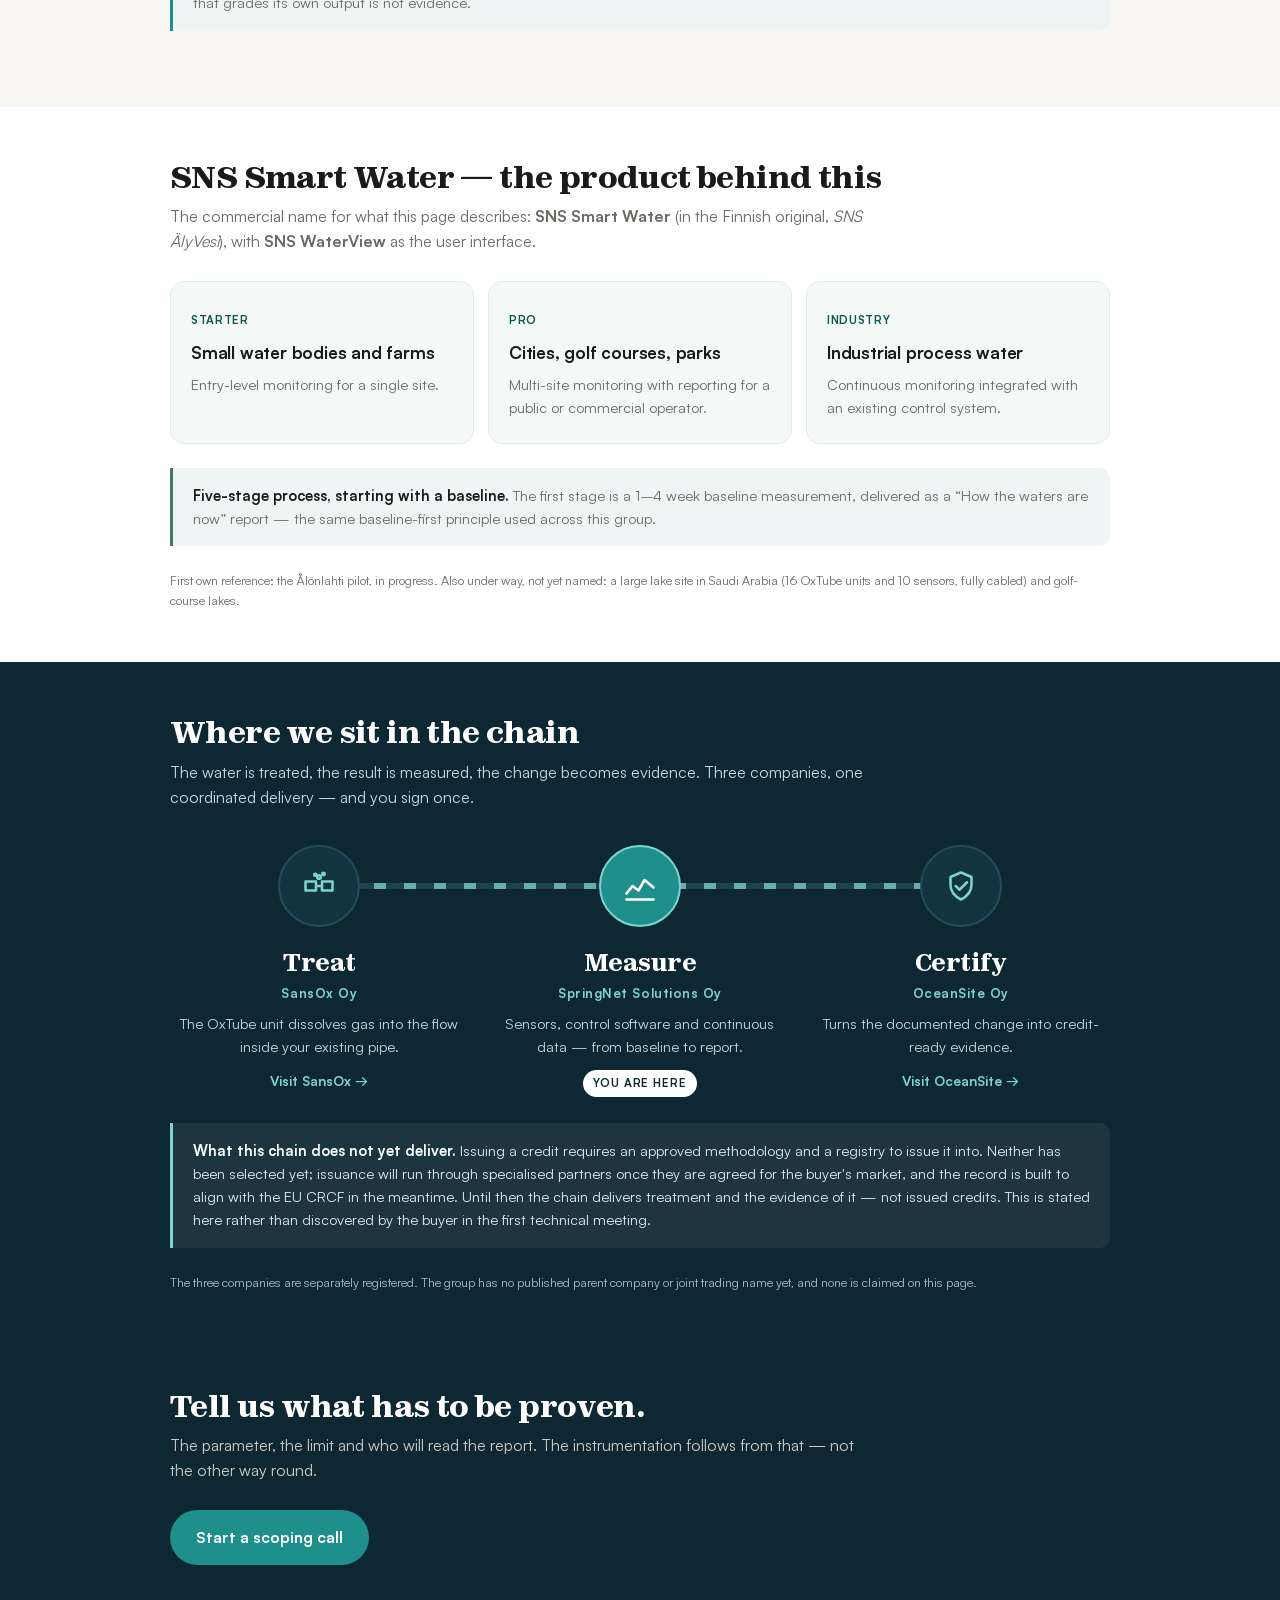
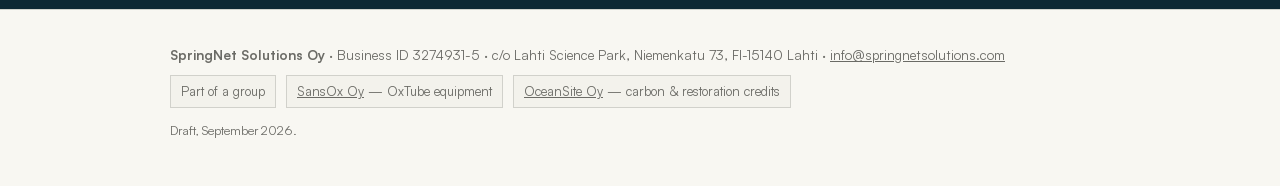
==== commit 7f8a89f4: "Cowork: värien yhtenäistys (turkoosi aksentti, vuorottelevat osiotaustat, note-värit), korttien viiv" ====
--- a/index.html
+++ b/index.html
@@ -40,12 +40,12 @@
 
 <section>
   <div class="wrap">
-    <h2>What you stop worrying about</h2>
+    <h2>What you stop <em>worrying about</em></h2>
     <div class="grid">
-      <div class="card"><h3>&ldquo;We treated it &mdash; but can we prove it?&rdquo;</h3><p>The continuous record shows the before, the after, and whether it lasted.</p></div>
-      <div class="card"><h3>A regulator asking for records, not spot samples</h3><p>Dashboards, alarms and records built for permit and regulator review.</p></div>
-      <div class="card"><h3>Your data locked in a vendor&rsquo;s system</h3><p>You always access your own site&rsquo;s data, reports and views.</p></div>
-      <div class="card"><h3>Finding out too late</h3><p>Alarms fire when the water changes, not when someone reads last month&rsquo;s sample.</p></div>
+      <div class="card"><span class="card-ic"><svg viewBox="0 0 24 24" fill="none" stroke="currentColor" stroke-width="1.7" stroke-linecap="round" stroke-linejoin="round" aria-hidden="true"><path d="M3 20h18"/><path d="M4 16l4-5 4 3 4-6"/><circle cx="18.5" cy="6.5" r="3"/><path d="M17.2 6.6l.9.9 1.7-1.8"/></svg></span><h3>&ldquo;We treated it &mdash; but can we prove it?&rdquo;</h3><p>The continuous record shows the before, the after, and whether it lasted.</p></div>
+      <div class="card"><span class="card-ic"><svg viewBox="0 0 24 24" fill="none" stroke="currentColor" stroke-width="1.7" stroke-linecap="round" stroke-linejoin="round" aria-hidden="true"><rect x="5" y="4.5" width="14" height="16.5" rx="1.5"/><path d="M9 4.5V3h6v1.5"/><path d="M8.5 10h7M8.5 13.5h7M8.5 17h4"/></svg></span><h3>A regulator asking for records, not spot samples</h3><p>Dashboards, alarms and records built for permit and regulator review.</p></div>
+      <div class="card"><span class="card-ic"><svg viewBox="0 0 24 24" fill="none" stroke="currentColor" stroke-width="1.7" stroke-linecap="round" stroke-linejoin="round" aria-hidden="true"><rect x="5" y="10.5" width="14" height="10" rx="1.5"/><path d="M8 10.5V7.5a4 4 0 017.5-2"/><path d="M12 14.5v2.5"/></svg></span><h3>Your data locked in a vendor&rsquo;s system</h3><p>You always access your own site&rsquo;s data, reports and views.</p></div>
+      <div class="card"><span class="card-ic"><svg viewBox="0 0 24 24" fill="none" stroke="currentColor" stroke-width="1.7" stroke-linecap="round" stroke-linejoin="round" aria-hidden="true"><path d="M6 16.5V11a6 6 0 0112 0v5.5l1.5 1.5h-15z"/><path d="M10 20.5a2 2 0 004 0"/></svg></span><h3>Finding out too late</h3><p>Alarms fire when the water changes, not when someone reads last month&rsquo;s sample.</p></div>
     </div>
   </div>
 </section>
@@ -53,24 +53,24 @@
 <section>
   <div class="wrap">
     <h2>How it works</h2>
-    <div class="steps">
+    <div class="split"><div class="steps">
       <div class="step"><div><h3>Baseline first, 1&ndash;4 weeks</h3><p>You get the &ldquo;How the waters are now&rdquo; report before anything is installed.</p></div></div>
       <div class="step"><div><h3>Sensors where the change happens</h3><p>Sized for the site and the parameters that matter &mdash; not where access is easiest.</p></div></div>
       <div class="step"><div><h3>Continuous data</h3><p>PLC control, cloud, alarms and dashboards &mdash; measurement every few seconds.</p></div></div>
       <div class="step"><div><h3>Records built for permit and regulator review</h3><p>And credit-ready evidence for OceanSite, if you want the change turned into instruments.</p></div></div>
-    </div>
+    </div><figure class="split-img"><img src="assets/img/smartlake_sensor_box.jpeg" alt="Smart Lake underwater sensor frame in a 3 + 3 configuration: six sensors in a low-profile stainless steel frame on the bottom." width="540" height="360" loading="lazy"><figcaption>Smart Lake sensor frame, 3 + 3 configuration (manufacturer illustration).</figcaption></figure></div>
   </div>
 </section>
 
 <section>
   <div class="wrap">
-    <h2>Three things we supply</h2>
+    <h2><em>Three things</em> we supply</h2>
     <div class="grid">
-      <div class="card"><span class="tag">Software</span><h3>SCADA and control</h3>
+      <div class="card"><span class="card-ic"><svg viewBox="0 0 24 24" fill="none" stroke="currentColor" stroke-width="1.7" stroke-linecap="round" stroke-linejoin="round" aria-hidden="true"><rect x="3" y="4" width="18" height="12.5" rx="1.5"/><path d="M8 20.5h8M12 16.5v4"/><path d="M6.5 12l3-3 2.5 2 5-4.5"/></svg></span><span class="tag">Software</span><h3>SCADA and control</h3>
         <p>Supervisory control for treatment equipment: setpoints, dosing logic, alarms and remote operation. The system runs the process, not just the reporting.</p></div>
-      <div class="card"><span class="tag">Hardware</span><h3>Sensors and instrumentation</h3>
+      <div class="card"><span class="card-ic"><svg viewBox="0 0 24 24" fill="none" stroke="currentColor" stroke-width="1.7" stroke-linecap="round" stroke-linejoin="round" aria-hidden="true"><rect x="6.5" y="6.5" width="11" height="11" rx="1.5"/><path d="M9.5 3v3.5M14.5 3v3.5M9.5 17.5V21M14.5 17.5V21M3 9.5h3.5M3 14.5h3.5M17.5 9.5H21M17.5 14.5H21"/></svg></span><span class="tag">Hardware</span><h3>Sensors and instrumentation</h3>
         <p>Field instrumentation sized for the site and the parameters that matter, installed where the change actually happens rather than where access is easiest.</p></div>
-      <div class="card"><span class="tag">Data</span><h3>Continuous data and integration</h3>
+      <div class="card"><span class="card-ic"><svg viewBox="0 0 24 24" fill="none" stroke="currentColor" stroke-width="1.7" stroke-linecap="round" stroke-linejoin="round" aria-hidden="true"><ellipse cx="12" cy="5.5" rx="7" ry="2.5"/><path d="M5 5.5v13c0 1.4 3.1 2.5 7 2.5s7-1.1 7-2.5v-13"/><path d="M5 12c0 1.4 3.1 2.5 7 2.5s7-1.1 7-2.5"/></svg></span><span class="tag">Data</span><h3>Continuous data and integration</h3>
         <p>Measurement collected without gaps, stored in a form that survives an audit, and integrated with the operator's existing systems.</p></div>
     </div>
     <div class="note ok"><b>Why these three belong together:</b> a sensor without control logic is a
--- a/assets/css/theme-b.css
+++ b/assets/css/theme-b.css
@@ -94,3 +94,28 @@
   .hero .num .prov{font-size:11px;padding:1px 5px;line-height:1.25}
   .hero .num b small{font-size:11px}
 }
+
+/* ===== Yhtenäistys 2026-09-27 (Cowork): yksi turkoosi väriperhe, taustojen rytmi, kevyemmät huomautukset ===== */
+:root{--accent:#17706D;--aqua:#17706D;--aqua-deep:#0F5654}
+main>section{border-top:0}
+main>section:nth-of-type(even):not(#chain-of-evidence):not(.cta){background:#fff}
+main>section:nth-of-type(even):not(#chain-of-evidence):not(.cta) .card{background:#F4F8F7;box-shadow:none;border:1px solid #E1ECEA}
+h2 em{font-style:normal;color:var(--accent)}
+.cta h2 em,#chain-of-evidence h2 em{color:var(--teal-light)}
+.note{border-left-color:var(--teal);background:#EEF6F5;border-radius:0 10px 10px 0}
+#not-claimed .note,.note.warn{border-left-color:var(--rust);background:#F7F0EC}
+.note.ok{border-left-color:var(--moss)}
+main p a:not([class]),main li a:not([class]),.note a:not([class]){color:var(--accent)}
+#chain-of-evidence .note a:not([class]),.cta a:not([class]){color:var(--teal-light)}
+/* Korttien ikonit + kuva/teksti-jako 2026-09-27 (Cowork) */
+.card-ic{display:grid;place-items:center;width:42px;height:42px;border-radius:12px;background:#E3F1EF;color:var(--accent);margin-bottom:14px}
+.card-ic svg{width:24px;height:24px}
+.split{display:grid;grid-template-columns:minmax(0,1.35fr) minmax(0,1fr);gap:28px;align-items:start}
+.split-img{margin:0;position:sticky;top:90px}
+.split-img img{width:100%;height:auto;display:block;border-radius:14px;box-shadow:0 6px 24px rgba(14,40,51,.12);background:#fff}
+.split-img figcaption{font-size:13px;color:var(--dim);margin-top:10px;line-height:1.45}
+@media (max-width:640px){
+  .split{grid-template-columns:1fr;gap:18px}
+  .split-img{position:static;order:-1}
+  .split-img img{max-height:320px;object-fit:cover}
+}
